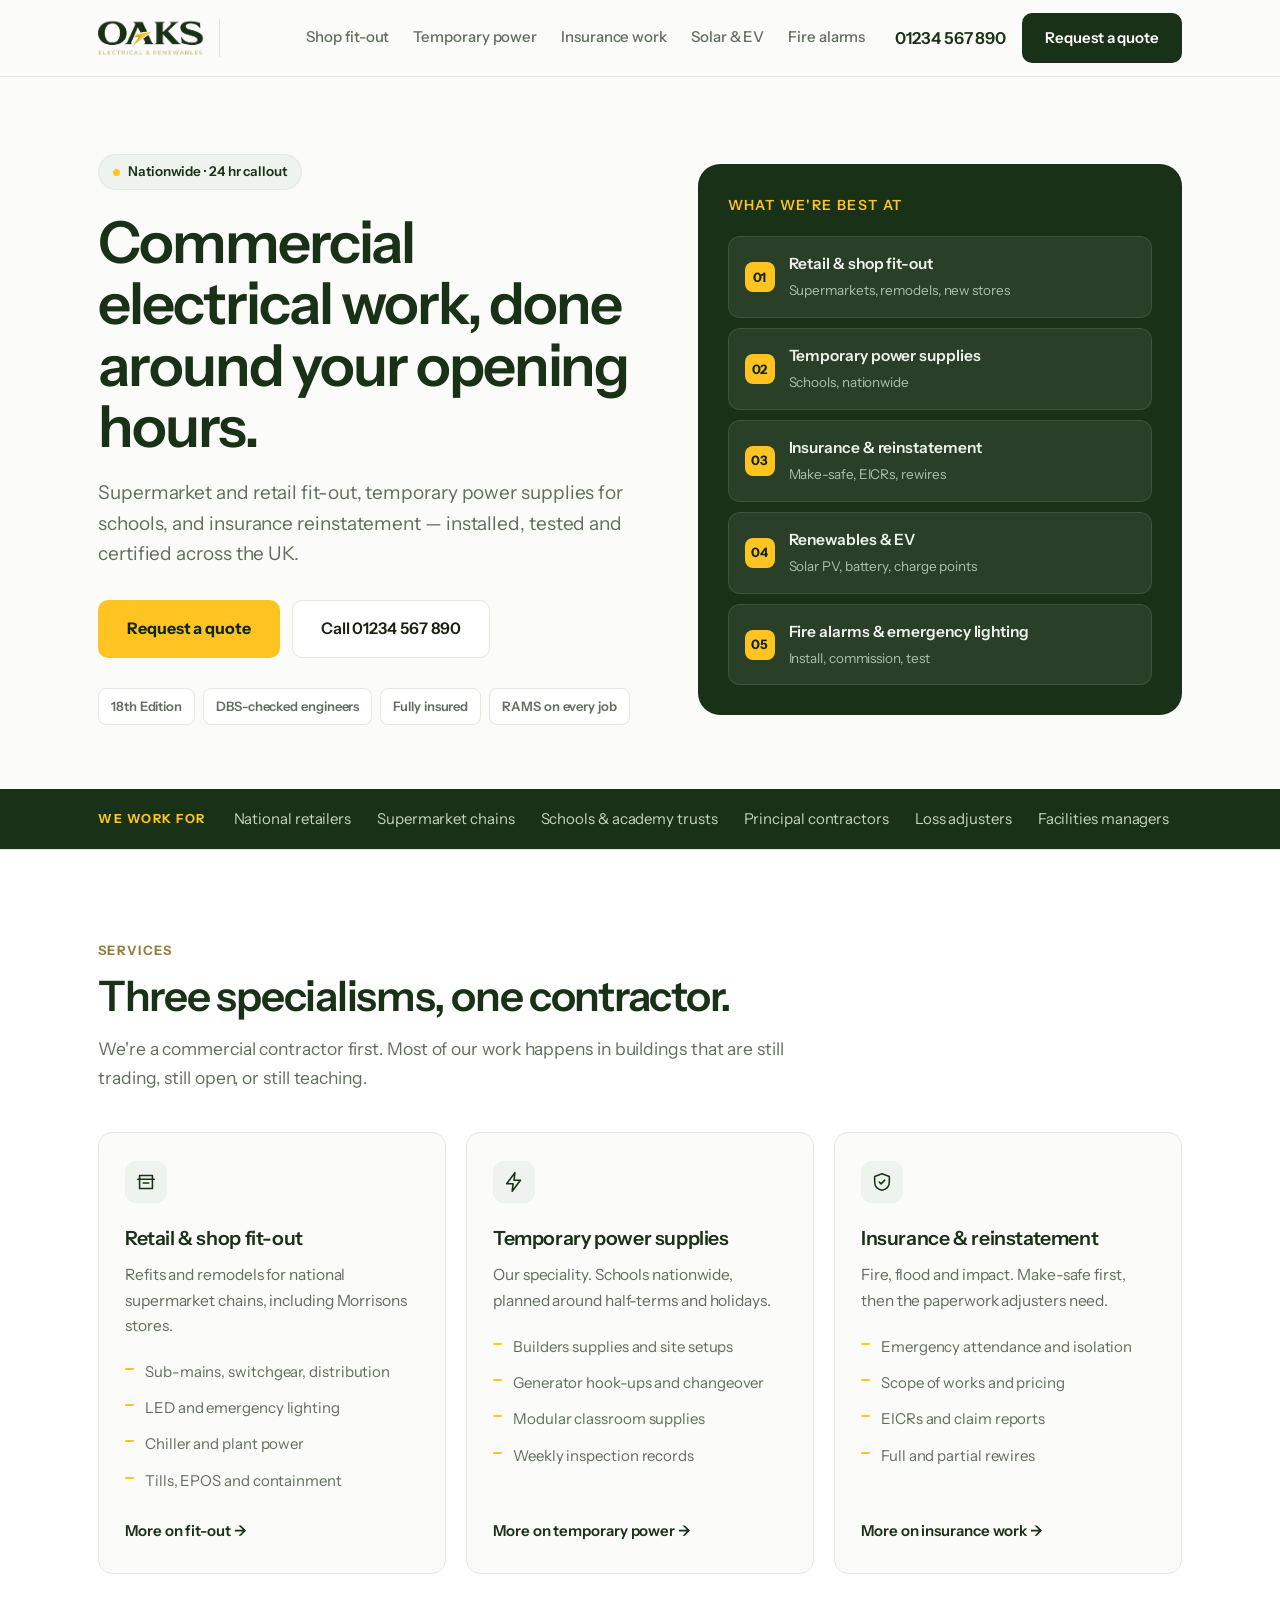
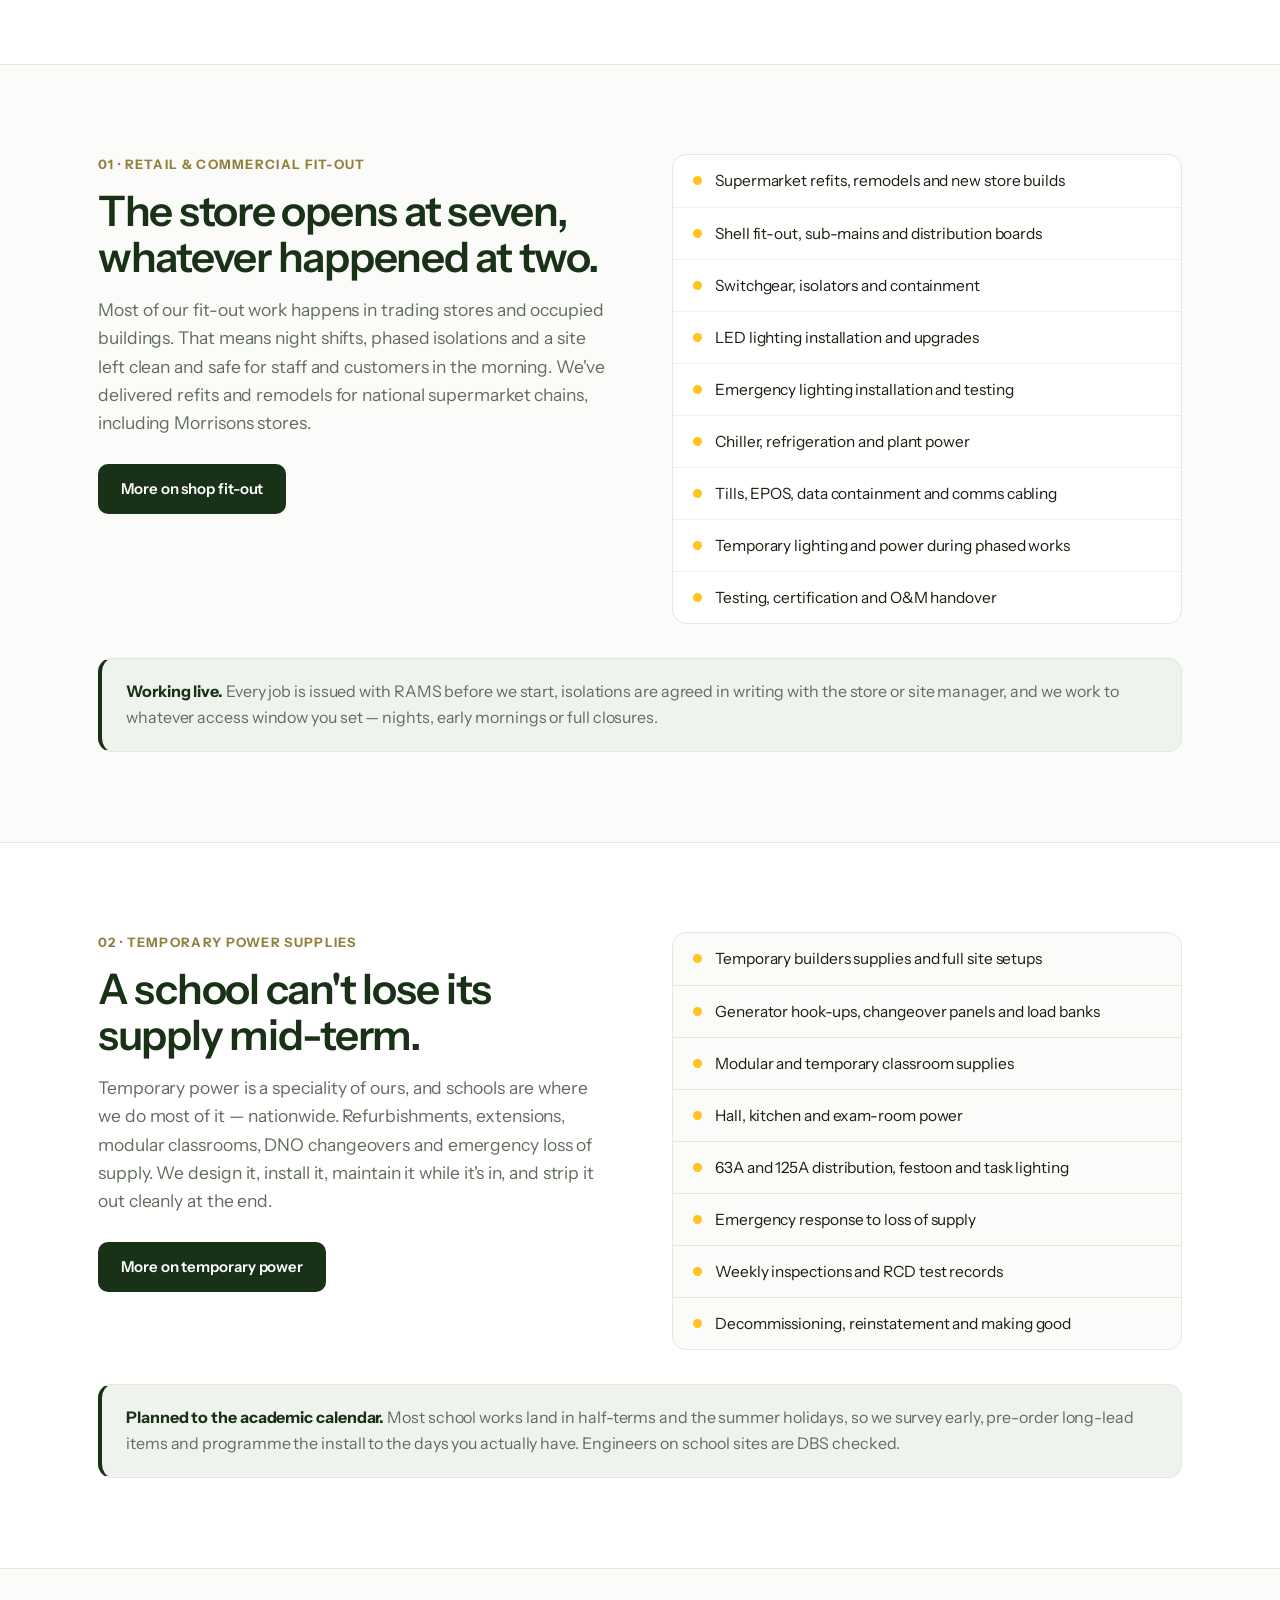
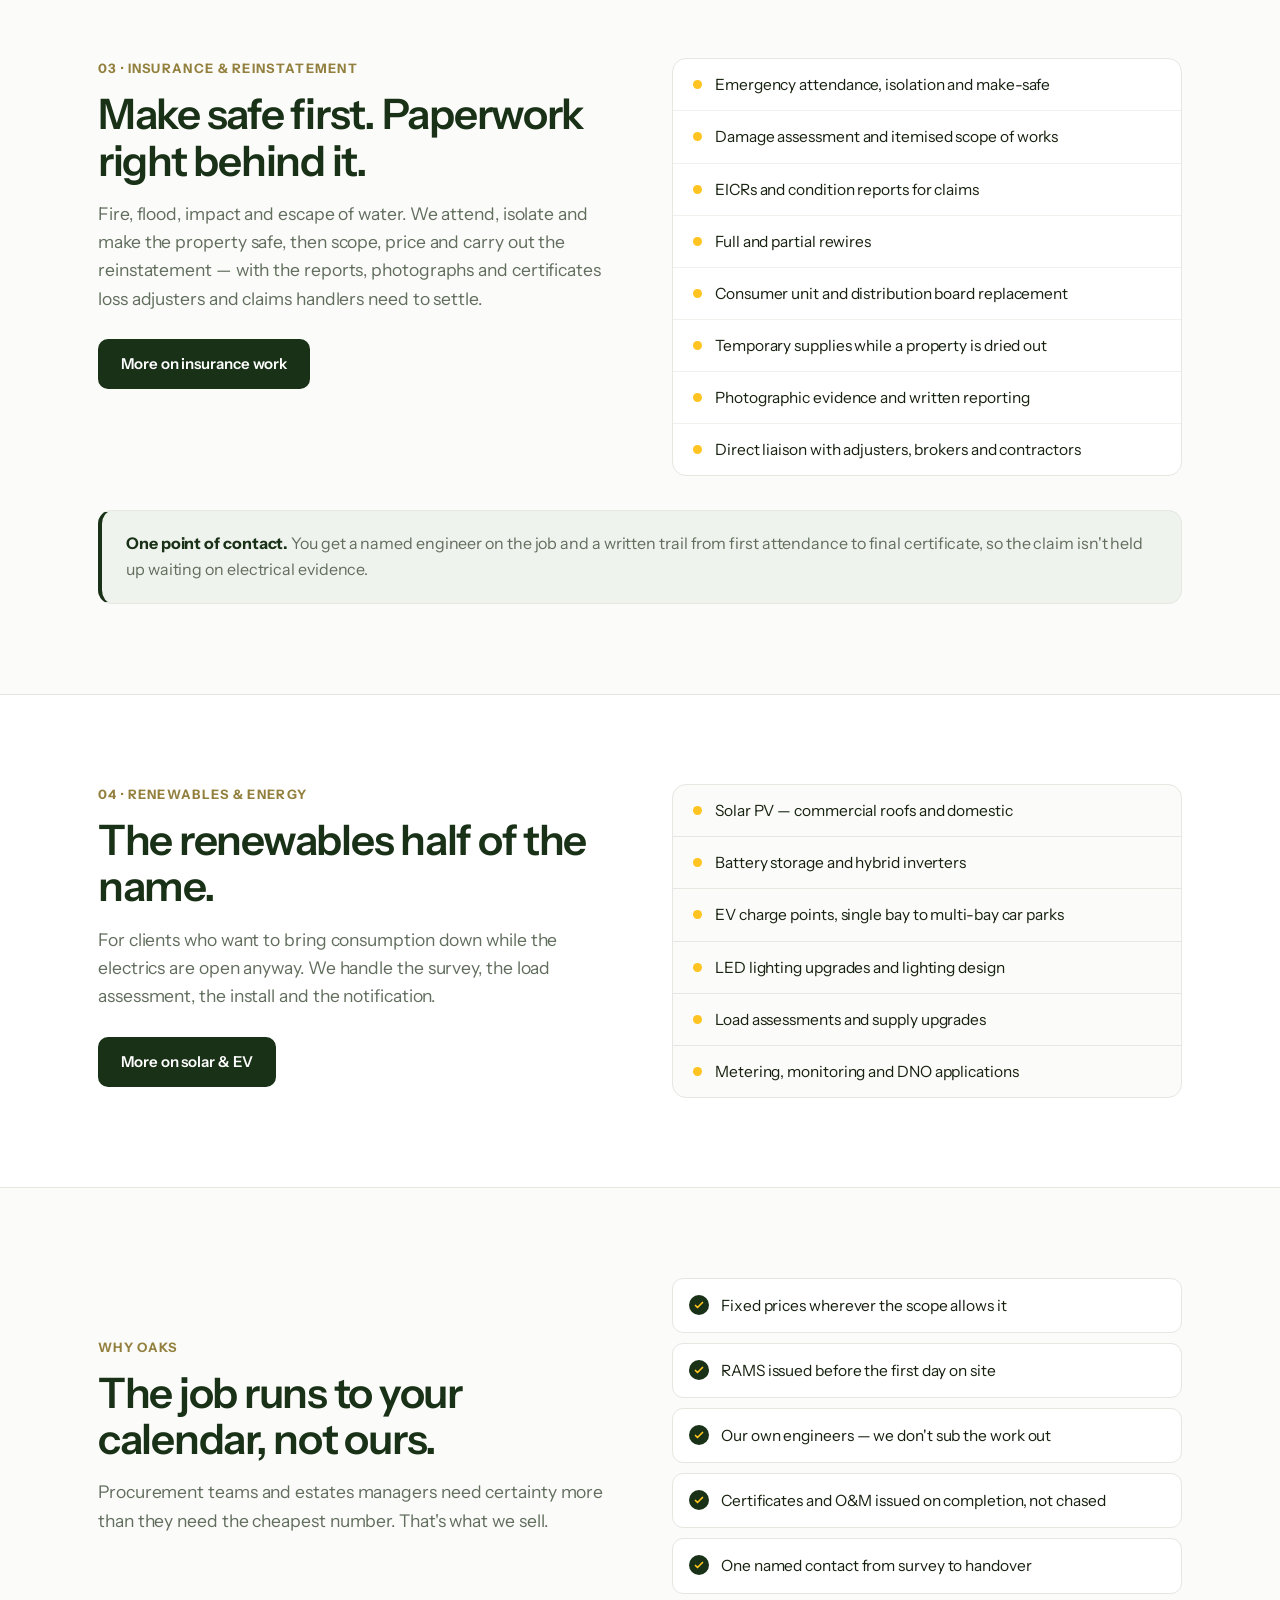
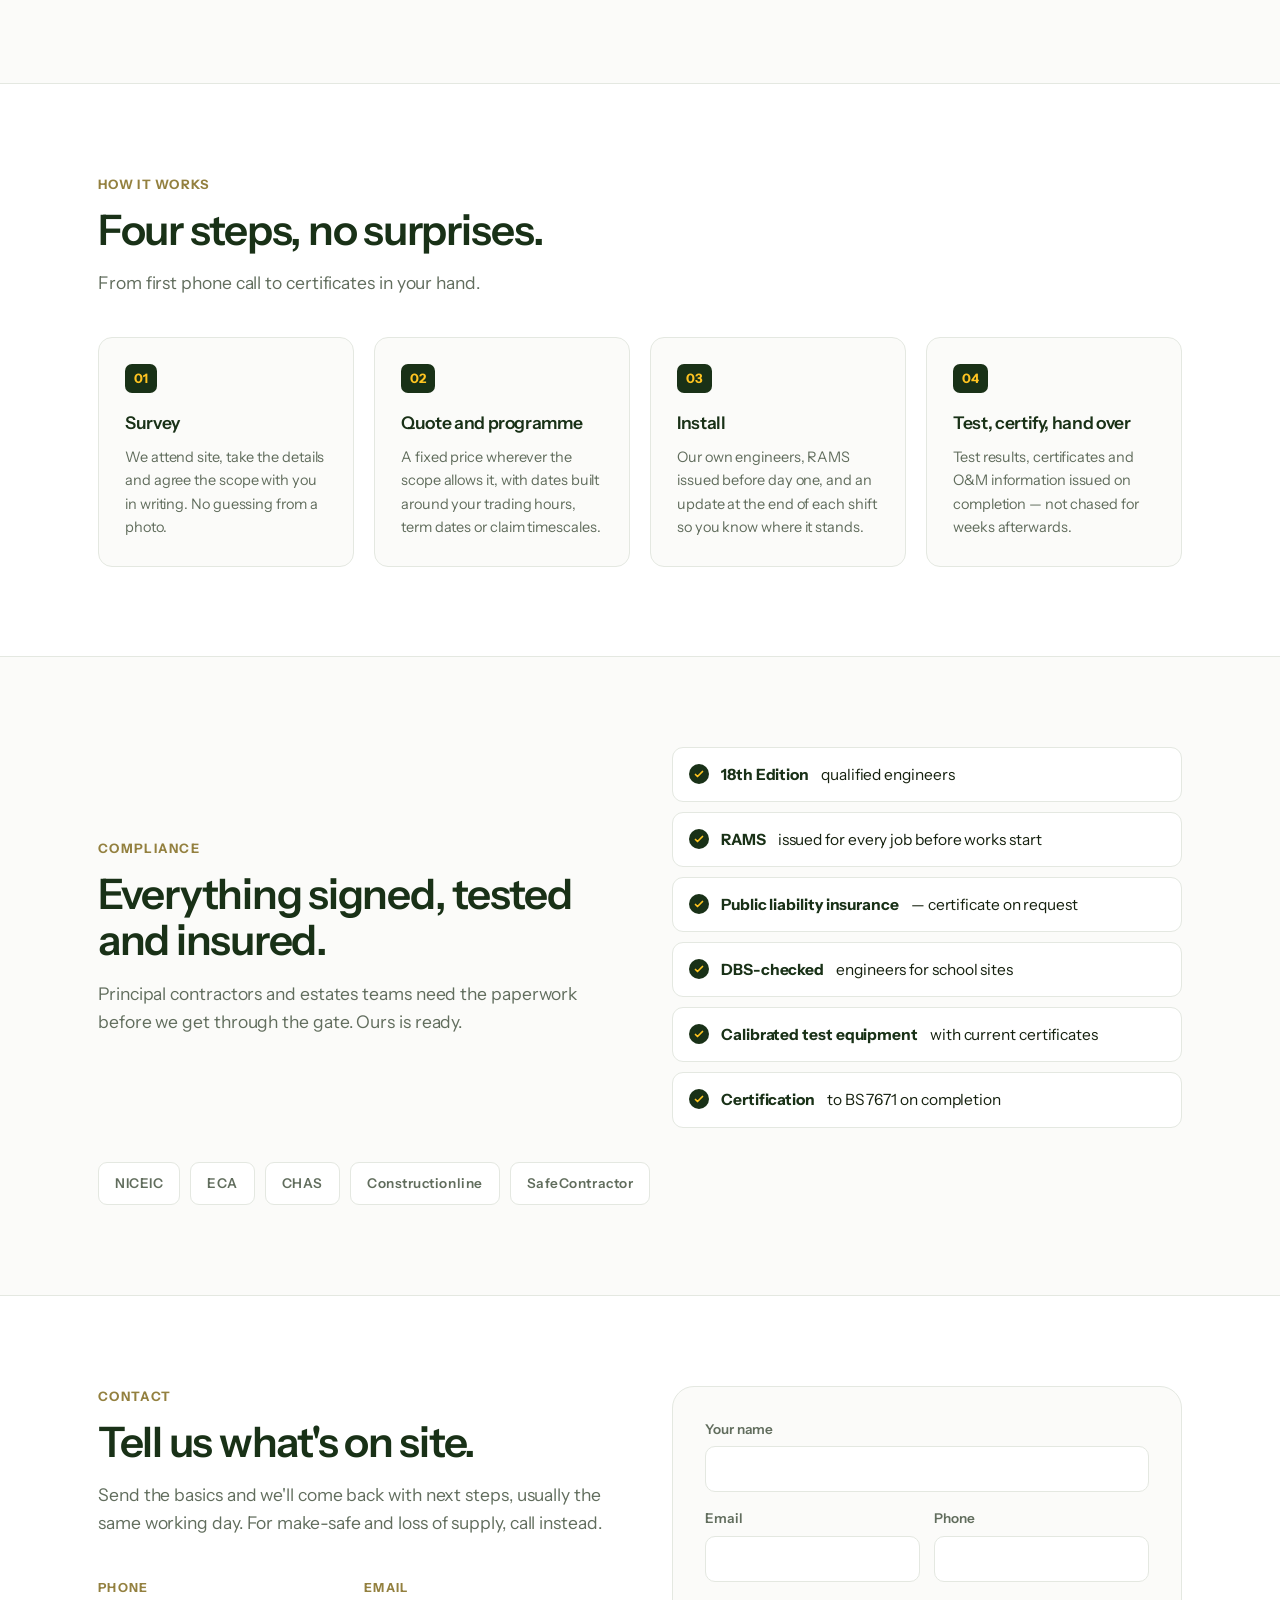
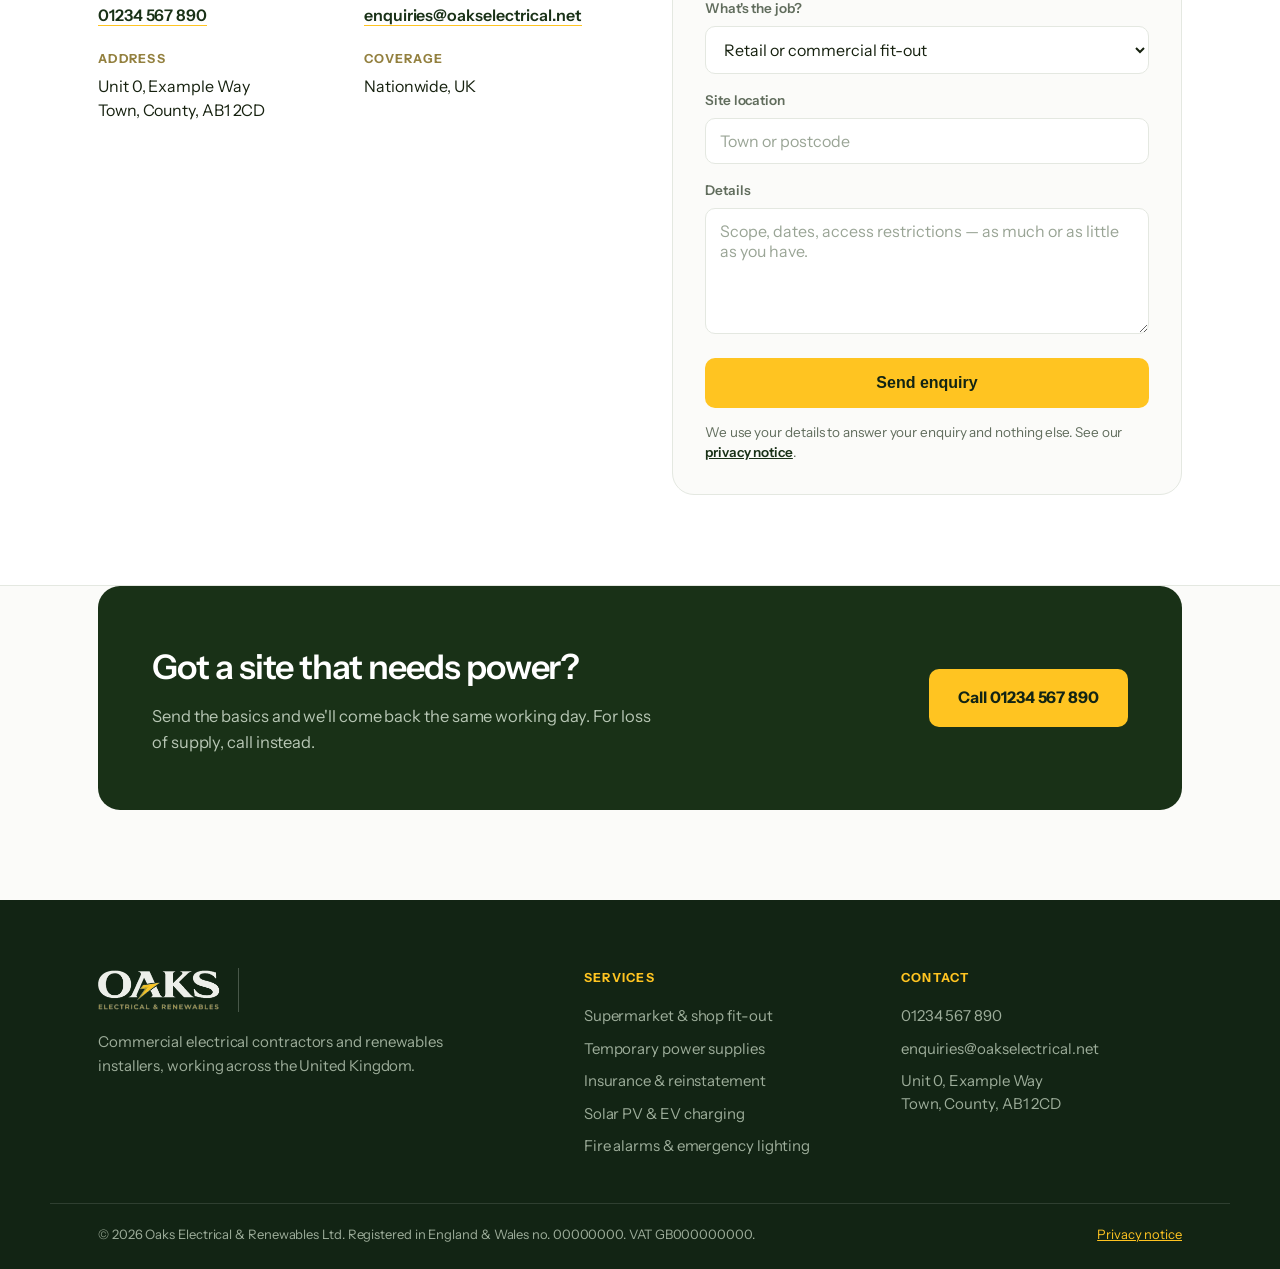
==== index.html @ 6ed45cf1 "Initial commit: Oaks Electrical & Renewables website" ====
<!DOCTYPE html>
<!--
  ==========================================================================
  OAKS ELECTRICAL & RENEWABLES  —  replace these before publishing:
  ==========================================================================
  "01234 567 890"                  phone (also in tel: links, no spaces there)
  "enquiries@oakselectrical.net"   email
  "Unit 0, Example Way"            address line 1
  "Town, County, AB1 2CD"          address line 2 / postcode
  "00000000"                       company registration number
  "GB000000000"                    VAT number
  "YOUR_FORM_ID"                   Formspree form ID in the contact form
  Accreditations section           delete any badge you don't actually hold
  ==========================================================================
-->
<html lang="en-GB">
<head>
<meta charset="utf-8">
<meta name="viewport" content="width=device-width, initial-scale=1">
<title>Oaks Electrical &amp; Renewables | Commercial Electrical Contractors UK</title>
<meta name="description" content="Nationwide commercial electrical contractors. Supermarket and retail fit-out, temporary power supplies for schools, insurance reinstatement, solar PV and EV charging.">
<link rel="canonical" href="https://oakselectrical.net/">
<meta property="og:title" content="Oaks Electrical &amp; Renewables">
<meta property="og:description" content="Commercial electrical contractors. Fit-out, temporary power and insurance reinstatement, nationwide.">
<meta property="og:type" content="website">
<meta property="og:url" content="https://oakselectrical.net/">
<meta property="og:image" content="https://oakselectrical.net/assets/oaks-logo.png">
<meta name="theme-color" content="#193117">
<link rel="icon" href="assets/favicon.svg" type="image/svg+xml">
<link rel="apple-touch-icon" href="assets/oaks-logo.png">
<link rel="preconnect" href="https://fonts.googleapis.com">
<link rel="preconnect" href="https://fonts.gstatic.com" crossorigin>
<link href="https://fonts.googleapis.com/css2?family=Instrument+Sans:wght@400;500;600;700&display=swap" rel="stylesheet">
<link rel="stylesheet" href="styles.css">
<script type="application/ld+json">
{
  "@context":"https://schema.org",
  "@type":"Electrician",
  "name":"Oaks Electrical & Renewables",
  "url":"https://oakselectrical.net/",
  "telephone":"01234 567 890",
  "email":"enquiries@oakselectrical.net",
  "areaServed":"United Kingdom",
  "address":{"@type":"PostalAddress","streetAddress":"Unit 0, Example Way","addressLocality":"Town","postalCode":"AB1 2CD","addressCountry":"GB"},
  "description":"Commercial electrical contractors specialising in retail fit-out, temporary power supplies for schools, insurance reinstatement and renewables."
}
</script>
</head>
<body>

<a class="skip" href="#main">Skip to content</a>

<header class="site-head">
  <div class="site-head__in">
    <a class="brand" href="/" aria-label="Oaks Electrical and Renewables, home">
      <img src="assets/oaks-logo.png" alt="Oaks Electrical &amp; Renewables" width="557" height="174">
    </a>
    <nav class="mainnav" aria-label="Main">
      <a href="supermarket-shop-fitout.html">Shop fit-out</a>
      <a href="temporary-power-supplies-schools.html">Temporary power</a>
      <a href="insurance-electrical-work.html">Insurance work</a>
      <a href="solar-pv-ev-charging.html">Solar &amp; EV</a>
      <a href="fire-alarms-emergency-lighting.html">Fire alarms</a>
    </nav>
    <div class="head-actions">
      <a class="telnum" href="tel:01234567890">01234 567 890</a>
      <a class="btn btn--green" href="#contact">Request a quote</a>
    </div>
    <button class="burger" aria-expanded="false" aria-controls="drawer" aria-label="Open menu">
      <span></span><span></span><span></span>
    </button>
  </div>
  <div class="drawer" id="drawer" hidden>
    <a href="supermarket-shop-fitout.html">Shop fit-out</a>
    <a href="temporary-power-supplies-schools.html">Temporary power</a>
    <a href="insurance-electrical-work.html">Insurance work</a>
    <a href="solar-pv-ev-charging.html">Solar &amp; EV</a>
    <a href="fire-alarms-emergency-lighting.html">Fire alarms</a>
    <a href="#process">How it works</a>
    <a href="#contact">Contact</a>
    <a class="drawer__call btn btn--yellow" href="tel:01234567890">Call 01234 567 890</a>
  </div>
</header>

<main id="main">

  <!-- ===================== HERO ===================== -->
  <section class="hero">
    <div class="wrap hero__grid">
      <div>
        <span class="tag"><i aria-hidden="true"></i>Nationwide &middot; 24 hr callout</span>
        <h1>Commercial electrical work, done around your opening hours.</h1>
        <p class="hero__lede">
          Supermarket and retail fit-out, temporary power supplies for schools, and
          insurance reinstatement — installed, tested and certified across the UK.
        </p>
        <div class="hero__btns">
          <a class="btn btn--yellow btn--lg" href="#contact">Request a quote</a>
          <a class="btn btn--outline btn--lg" href="tel:01234567890">Call 01234 567 890</a>
        </div>
        <div class="trustrow">
          <span>18th Edition</span>
          <span>DBS-checked engineers</span>
          <span>Fully insured</span>
          <span>RAMS on every job</span>
        </div>
      </div>

      <div class="panel">
        <h2>What we're best at</h2>
        <div class="panel__rows">
          <a class="prow" href="supermarket-shop-fitout.html">
            <b>01</b>
            <span><strong>Retail &amp; shop fit-out</strong><small>Supermarkets, remodels, new stores</small></span>
          </a>
          <a class="prow" href="temporary-power-supplies-schools.html">
            <b>02</b>
            <span><strong>Temporary power supplies</strong><small>Schools, nationwide</small></span>
          </a>
          <a class="prow" href="insurance-electrical-work.html">
            <b>03</b>
            <span><strong>Insurance &amp; reinstatement</strong><small>Make-safe, EICRs, rewires</small></span>
          </a>
          <a class="prow" href="solar-pv-ev-charging.html">
            <b>04</b>
            <span><strong>Renewables &amp; EV</strong><small>Solar PV, battery, charge points</small></span>
          </a>
          <a class="prow" href="fire-alarms-emergency-lighting.html">
            <b>05</b>
            <span><strong>Fire alarms &amp; emergency lighting</strong><small>Install, commission, test</small></span>
          </a>
        </div>
      </div>
    </div>
  </section>

  <!-- ===================== CLIENT STRIP ===================== -->
  <section class="clientstrip">
    <div class="wrap">
      <p>We work for</p>
      <ul>
        <li>National retailers</li>
        <li>Supermarket chains</li>
        <li>Schools &amp; academy trusts</li>
        <li>Principal contractors</li>
        <li>Loss adjusters</li>
        <li>Facilities managers</li>
      </ul>
    </div>
  </section>

  <!-- ===================== SERVICES OVERVIEW ===================== -->
  <section class="sec sec--white">
    <div class="wrap">
      <p class="eyebrow">Services</p>
      <h2 class="h2">Three specialisms, one contractor.</h2>
      <p class="sub">
        We're a commercial contractor first. Most of our work happens in buildings that
        are still trading, still open, or still teaching.
      </p>
      <div class="cards">
        <div class="card">
          <i class="ico" aria-hidden="true">
            <svg viewBox="0 0 24 24" fill="none" stroke="currentColor" stroke-width="1.7" stroke-linecap="round" stroke-linejoin="round">
              <path d="M3 9h18M5 9V5h14v4M5 9v10h14V9M9 13h6"/>
            </svg>
          </i>
          <h3>Retail &amp; shop fit-out</h3>
          <p>Refits and remodels for national supermarket chains, including Morrisons stores.</p>
          <ul>
            <li>Sub-mains, switchgear, distribution</li>
            <li>LED and emergency lighting</li>
            <li>Chiller and plant power</li>
            <li>Tills, EPOS and containment</li>
          </ul>
          <a class="cardlink" href="supermarket-shop-fitout.html">More on fit-out <span aria-hidden="true">→</span></a>
        </div>

        <div class="card">
          <i class="ico" aria-hidden="true">
            <svg viewBox="0 0 24 24" fill="none" stroke="currentColor" stroke-width="1.7" stroke-linecap="round" stroke-linejoin="round">
              <path d="M13 2 4 14h7l-1 8 9-12h-7l1-8Z"/>
            </svg>
          </i>
          <h3>Temporary power supplies</h3>
          <p>Our speciality. Schools nationwide, planned around half-terms and holidays.</p>
          <ul>
            <li>Builders supplies and site setups</li>
            <li>Generator hook-ups and changeover</li>
            <li>Modular classroom supplies</li>
            <li>Weekly inspection records</li>
          </ul>
          <a class="cardlink" href="temporary-power-supplies-schools.html">More on temporary power <span aria-hidden="true">→</span></a>
        </div>

        <div class="card">
          <i class="ico" aria-hidden="true">
            <svg viewBox="0 0 24 24" fill="none" stroke="currentColor" stroke-width="1.7" stroke-linecap="round" stroke-linejoin="round">
              <path d="M12 3 4 6v6c0 5 3.5 8 8 9 4.5-1 8-4 8-9V6l-8-3Z"/><path d="m9 12 2 2 4-4"/>
            </svg>
          </i>
          <h3>Insurance &amp; reinstatement</h3>
          <p>Fire, flood and impact. Make-safe first, then the paperwork adjusters need.</p>
          <ul>
            <li>Emergency attendance and isolation</li>
            <li>Scope of works and pricing</li>
            <li>EICRs and claim reports</li>
            <li>Full and partial rewires</li>
          </ul>
          <a class="cardlink" href="insurance-electrical-work.html">More on insurance work <span aria-hidden="true">→</span></a>
        </div>
      </div>
    </div>
  </section>

  <!-- ===================== FIT-OUT ===================== -->
  <section class="sec" id="fitout">
    <div class="wrap detail">
      <div class="detail__head">
        <p class="eyebrow">01 &middot; Retail &amp; commercial fit-out</p>
        <h2 class="h2">The store opens at seven, whatever happened at two.</h2>
        <p class="sub">
          Most of our fit-out work happens in trading stores and occupied buildings.
          That means night shifts, phased isolations and a site left clean and safe for
          staff and customers in the morning. We've delivered refits and remodels for
          national supermarket chains, including Morrisons stores.
        </p>
        <a class="btn btn--green" href="supermarket-shop-fitout.html">More on shop fit-out</a>
      </div>
      <ul class="speclist">
        <li>Supermarket refits, remodels and new store builds</li>
        <li>Shell fit-out, sub-mains and distribution boards</li>
        <li>Switchgear, isolators and containment</li>
        <li>LED lighting installation and upgrades</li>
        <li>Emergency lighting installation and testing</li>
        <li>Chiller, refrigeration and plant power</li>
        <li>Tills, EPOS, data containment and comms cabling</li>
        <li>Temporary lighting and power during phased works</li>
        <li>Testing, certification and O&amp;M handover</li>
      </ul>
    </div>
    <div class="wrap">
      <p class="callout">
        <strong>Working live.</strong> Every job is issued with RAMS before we start,
        isolations are agreed in writing with the store or site manager, and we work to
        whatever access window you set — nights, early mornings or full closures.
      </p>
    </div>
  </section>

  <!-- ===================== TEMPORARY POWER ===================== -->
  <section class="sec sec--white" id="temporary">
    <div class="wrap detail">
      <div class="detail__head">
        <p class="eyebrow">02 &middot; Temporary power supplies</p>
        <h2 class="h2">A school can't lose its supply mid-term.</h2>
        <p class="sub">
          Temporary power is a speciality of ours, and schools are where we do most of
          it — nationwide. Refurbishments, extensions, modular classrooms, DNO changeovers
          and emergency loss of supply. We design it, install it, maintain it while it's
          in, and strip it out cleanly at the end.
        </p>
        <a class="btn btn--green" href="temporary-power-supplies-schools.html">More on temporary power</a>
      </div>
      <ul class="speclist">
        <li>Temporary builders supplies and full site setups</li>
        <li>Generator hook-ups, changeover panels and load banks</li>
        <li>Modular and temporary classroom supplies</li>
        <li>Hall, kitchen and exam-room power</li>
        <li>63A and 125A distribution, festoon and task lighting</li>
        <li>Emergency response to loss of supply</li>
        <li>Weekly inspections and RCD test records</li>
        <li>Decommissioning, reinstatement and making good</li>
      </ul>
    </div>
    <div class="wrap">
      <p class="callout">
        <strong>Planned to the academic calendar.</strong> Most school works land in
        half-terms and the summer holidays, so we survey early, pre-order long-lead items
        and programme the install to the days you actually have. Engineers on school
        sites are DBS checked.
      </p>
    </div>
  </section>

  <!-- ===================== INSURANCE ===================== -->
  <section class="sec" id="insurance">
    <div class="wrap detail">
      <div class="detail__head">
        <p class="eyebrow">03 &middot; Insurance &amp; reinstatement</p>
        <h2 class="h2">Make safe first. Paperwork right behind it.</h2>
        <p class="sub">
          Fire, flood, impact and escape of water. We attend, isolate and make the
          property safe, then scope, price and carry out the reinstatement — with the
          reports, photographs and certificates loss adjusters and claims handlers need
          to settle.
        </p>
        <a class="btn btn--green" href="insurance-electrical-work.html">More on insurance work</a>
      </div>
      <ul class="speclist">
        <li>Emergency attendance, isolation and make-safe</li>
        <li>Damage assessment and itemised scope of works</li>
        <li>EICRs and condition reports for claims</li>
        <li>Full and partial rewires</li>
        <li>Consumer unit and distribution board replacement</li>
        <li>Temporary supplies while a property is dried out</li>
        <li>Photographic evidence and written reporting</li>
        <li>Direct liaison with adjusters, brokers and contractors</li>
      </ul>
    </div>
    <div class="wrap">
      <p class="callout">
        <strong>One point of contact.</strong> You get a named engineer on the job and a
        written trail from first attendance to final certificate, so the claim isn't held
        up waiting on electrical evidence.
      </p>
    </div>
  </section>

  <!-- ===================== RENEWABLES ===================== -->
  <section class="sec sec--white" id="renewables">
    <div class="wrap detail">
      <div class="detail__head">
        <p class="eyebrow">04 &middot; Renewables &amp; energy</p>
        <h2 class="h2">The renewables half of the name.</h2>
        <p class="sub">
          For clients who want to bring consumption down while the electrics are open
          anyway. We handle the survey, the load assessment, the install and the
          notification.
        </p>
        <a class="btn btn--green" href="solar-pv-ev-charging.html">More on solar &amp; EV</a>
      </div>
      <ul class="speclist">
        <li>Solar PV — commercial roofs and domestic</li>
        <li>Battery storage and hybrid inverters</li>
        <li>EV charge points, single bay to multi-bay car parks</li>
        <li>LED lighting upgrades and lighting design</li>
        <li>Load assessments and supply upgrades</li>
        <li>Metering, monitoring and DNO applications</li>
      </ul>
    </div>
  </section>

  <!-- ===================== WHY US ===================== -->
  <section class="sec">
    <div class="wrap why">
      <div>
        <p class="eyebrow">Why Oaks</p>
        <h2 class="h2">The job runs to your calendar, not ours.</h2>
        <p class="sub" style="margin-bottom:0">
          Procurement teams and estates managers need certainty more than they need the
          cheapest number. That's what we sell.
        </p>
      </div>
      <ul class="checks">
        <li>Fixed prices wherever the scope allows it</li>
        <li>RAMS issued before the first day on site</li>
        <li>Our own engineers — we don't sub the work out</li>
        <li>Certificates and O&amp;M issued on completion, not chased</li>
        <li>One named contact from survey to handover</li>
      </ul>
    </div>
  </section>

  <!-- ===================== PROCESS ===================== -->
  <section class="sec sec--white" id="process">
    <div class="wrap">
      <p class="eyebrow">How it works</p>
      <h2 class="h2">Four steps, no surprises.</h2>
      <p class="sub">From first phone call to certificates in your hand.</p>
      <ol class="steps">
        <li><b>01</b><h3>Survey</h3><p>We attend site, take the details and agree the scope with you in writing. No guessing from a photo.</p></li>
        <li><b>02</b><h3>Quote and programme</h3><p>A fixed price wherever the scope allows it, with dates built around your trading hours, term dates or claim timescales.</p></li>
        <li><b>03</b><h3>Install</h3><p>Our own engineers, RAMS issued before day one, and an update at the end of each shift so you know where it stands.</p></li>
        <li><b>04</b><h3>Test, certify, hand over</h3><p>Test results, certificates and O&amp;M information issued on completion — not chased for weeks afterwards.</p></li>
      </ol>
    </div>
  </section>

  <!-- ===================== COMPLIANCE ===================== -->
  <section class="sec" id="compliance">
    <div class="wrap why">
      <div>
        <p class="eyebrow">Compliance</p>
        <h2 class="h2">Everything signed, tested and insured.</h2>
        <p class="sub" style="margin-bottom:0">
          Principal contractors and estates teams need the paperwork before we get
          through the gate. Ours is ready.
        </p>
      </div>
      <ul class="checks">
        <li><strong>18th Edition</strong> qualified engineers</li>
        <li><strong>RAMS</strong> issued for every job before works start</li>
        <li><strong>Public liability insurance</strong> — certificate on request</li>
        <li><strong>DBS-checked</strong> engineers for school sites</li>
        <li><strong>Calibrated test equipment</strong> with current certificates</li>
        <li><strong>Certification</strong> to BS 7671 on completion</li>
      </ul>
    </div>
    <!-- CONFIRM WHICH OF THESE YOU HOLD, THEN DELETE THE REST -->
    <div class="wrap">
      <ul class="badges" aria-label="Accreditations">
        <li>NICEIC</li><li>ECA</li><li>CHAS</li><li>Constructionline</li><li>SafeContractor</li>
      </ul>
    </div>
  </section>

  <!-- ===================== CONTACT ===================== -->
  <section class="sec sec--white" id="contact">
    <div class="wrap contact">
      <div>
        <p class="eyebrow">Contact</p>
        <h2 class="h2">Tell us what's on site.</h2>
        <p class="sub">
          Send the basics and we'll come back with next steps, usually the same working
          day. For make-safe and loss of supply, call instead.
        </p>
        <dl class="cdetails">
          <div><dt>Phone</dt><dd><a href="tel:01234567890">01234 567 890</a></dd></div>
          <div><dt>Email</dt><dd><a href="mailto:enquiries@oakselectrical.net">enquiries@oakselectrical.net</a></dd></div>
          <div><dt>Address</dt><dd>Unit 0, Example Way<br>Town, County, AB1 2CD</dd></div>
          <div><dt>Coverage</dt><dd>Nationwide, UK</dd></div>
        </dl>
      </div>

      <form class="form" action="https://formspree.io/f/YOUR_FORM_ID" method="POST">
        <div class="field">
          <label for="name">Your name</label>
          <input id="name" name="name" type="text" autocomplete="name" required>
        </div>
        <div class="field field--2">
          <div><label for="email">Email</label><input id="email" name="email" type="email" autocomplete="email" required></div>
          <div><label for="phone">Phone</label><input id="phone" name="phone" type="tel" autocomplete="tel"></div>
        </div>
        <div class="field">
          <label for="type">What's the job?</label>
          <select id="type" name="job_type">
            <option>Retail or commercial fit-out</option>
            <option>Temporary power supply</option>
            <option>Insurance or reinstatement work</option>
            <option>Solar, battery or EV charging</option>
            <option>Something else</option>
          </select>
        </div>
        <div class="field">
          <label for="site">Site location</label>
          <input id="site" name="site" type="text" placeholder="Town or postcode">
        </div>
        <div class="field">
          <label for="message">Details</label>
          <textarea id="message" name="message" rows="5" placeholder="Scope, dates, access restrictions — as much or as little as you have."></textarea>
        </div>
        <button class="btn btn--yellow btn--full" type="submit">Send enquiry</button>
        <p class="formnote">We use your details to answer your enquiry and nothing else. See our <a href="privacy.html">privacy notice</a>.</p>
      </form>
    </div>
  </section>

  <!-- ===================== CTA BAND ===================== -->
  <section class="sec sec--flush">
    <div class="wrap">
      <div class="ctaband">
        <div>
          <h2>Got a site that needs power?</h2>
          <p>Send the basics and we'll come back the same working day. For loss of supply, call instead.</p>
        </div>
        <a class="btn btn--yellow btn--lg" href="tel:01234567890">Call 01234 567 890</a>
      </div>
    </div>
  </section>

</main>

<footer class="site-foot">
  <div class="wrap foot__grid">
    <div>
      <img src="assets/oaks-logo-reversed.png" alt="Oaks Electrical &amp; Renewables" width="557" height="174">
      <p>Commercial electrical contractors and renewables installers, working across the United Kingdom.</p>
    </div>
    <div class="foot__col">
      <h2>Services</h2>
      <a href="supermarket-shop-fitout.html">Supermarket &amp; shop fit-out</a>
      <a href="temporary-power-supplies-schools.html">Temporary power supplies</a>
      <a href="insurance-electrical-work.html">Insurance &amp; reinstatement</a>
      <a href="solar-pv-ev-charging.html">Solar PV &amp; EV charging</a>
      <a href="fire-alarms-emergency-lighting.html">Fire alarms &amp; emergency lighting</a>
    </div>
    <div class="foot__col">
      <h2>Contact</h2>
      <a href="tel:01234567890">01234 567 890</a>
      <a href="mailto:enquiries@oakselectrical.net">enquiries@oakselectrical.net</a>
      <span>Unit 0, Example Way<br>Town, County, AB1 2CD</span>
    </div>
  </div>
  <div class="wrap foot__legal">
    <p>&copy; <span data-year>2026</span> Oaks Electrical &amp; Renewables Ltd. Registered in England &amp; Wales no. 00000000. VAT GB000000000.</p>
    <p><a href="privacy.html">Privacy notice</a></p>
  </div>
</footer>

<script src="script.js"></script>
</body>
</html>
---- styles.css ----
/* ==========================================================================
   Oaks Electrical & Renewables
   Colours sampled from the logo: green #193117, brass #93803F, bolt #FFC421
   ========================================================================== */

:root{
  --green:#193117;
  --green-d:#122414;
  --green-l:#2A4726;
  --green-t:#EDF2EC;
  --brass:#93803F;
  --live:#FFC421;

  --bg:#FBFBF9;
  --card:#FFFFFF;
  --line:#E4E8E1;
  --line-2:#EEF1EC;
  --ink:#16210F;
  --muted:#616D5D;
  --muted-rev:#9DAD9A;

  --f:"Instrument Sans",system-ui,-apple-system,"Segoe UI",sans-serif;
  --wrap:1180px;
  --gut:clamp(20px,5vw,48px);
  --sec-y:clamp(56px,7vw,96px);
  --r:14px;
  --r-lg:22px;
}

*,*::before,*::after{box-sizing:border-box}

html{scroll-behavior:smooth;scroll-padding-top:88px;-webkit-text-size-adjust:100%}

body{
  margin:0;background:var(--bg);color:var(--ink);
  font-family:var(--f);font-size:16.5px;line-height:1.62;letter-spacing:-.005em;
  -webkit-font-smoothing:antialiased;
}

img{display:block;max-width:100%;height:auto}
a{color:inherit}
:focus-visible{outline:3px solid var(--live);outline-offset:3px}

.skip{position:absolute;left:-9999px;top:0;z-index:200;background:var(--live);color:var(--green-d);padding:12px 18px;font-weight:600}
.skip:focus{left:0}

.wrap{max-width:var(--wrap);margin-inline:auto;padding-inline:var(--gut)}

/* -------------------------------------------------------------- type ---- */

.h2{
  font-size:clamp(28px,3.4vw,42px);line-height:1.1;letter-spacing:-.03em;
  font-weight:600;margin:0 0 16px;color:var(--green);
}
.eyebrow{
  font-size:13px;font-weight:700;letter-spacing:.1em;text-transform:uppercase;
  color:var(--brass);margin:0 0 12px;
}
.sub{font-size:17.5px;color:var(--muted);max-width:58ch;margin:0 0 40px}

/* ----------------------------------------------------------- buttons ---- */

.btn{
  display:inline-flex;align-items:center;justify-content:center;
  text-decoration:none;font-weight:600;font-size:15px;
  padding:12px 22px;border-radius:10px;border:1px solid transparent;
  cursor:pointer;transition:background .18s ease,border-color .18s ease,transform .18s ease;
}
.btn:hover{transform:translateY(-1px)}
.btn--green{background:var(--green);color:#fff}
.btn--green:hover{background:var(--green-d)}
.btn--yellow{background:var(--live);color:var(--green-d);font-weight:700}
.btn--yellow:hover{background:#FFD457}
.btn--outline{background:#fff;border-color:var(--line);color:var(--ink)}
.btn--outline:hover{border-color:var(--green);}
.btn--lg{padding:15px 28px;font-size:16px}
.btn--full{width:100%;padding:15px 28px;font-size:16px}

/* ------------------------------------------------------------- head ---- */

.site-head{
  position:sticky;top:0;z-index:60;
  background:rgba(251,251,249,.93);backdrop-filter:blur(10px);
  border-bottom:1px solid var(--line);
}
.site-head__in{
  display:flex;align-items:center;gap:30px;
  max-width:var(--wrap);margin-inline:auto;padding:13px var(--gut);
}
.brand img{height:38px;width:auto}

.mainnav{display:flex;gap:24px;margin-left:auto;font-size:15px;font-weight:500;color:var(--muted)}
.mainnav a{text-decoration:none;padding:2px 0;border-bottom:2px solid transparent}
.mainnav a:hover{color:var(--green);border-bottom-color:var(--live)}

.head-actions{display:flex;align-items:center;gap:16px}
.telnum{font-weight:600;text-decoration:none;white-space:nowrap;color:var(--green)}
.telnum:hover{color:var(--brass)}

.burger{display:none;background:none;border:0;padding:10px;cursor:pointer;margin-left:auto}
.burger span{display:block;width:24px;height:2px;background:var(--green);margin:5px 0;border-radius:2px}

.drawer{display:none;flex-direction:column;padding:6px var(--gut) 22px;border-top:1px solid var(--line);background:var(--bg)}
.drawer a{text-decoration:none;padding:14px 2px;border-bottom:1px solid var(--line);font-weight:500}
.drawer__call{margin-top:16px;border-bottom:0;justify-content:center}

/* -------------------------------------------------------------- hero ---- */

.hero{padding:clamp(48px,6vw,88px) 0 clamp(40px,5vw,64px)}
.hero__grid{display:grid;grid-template-columns:1.05fr .95fr;gap:clamp(28px,5vw,64px);align-items:center}

.tag{
  display:inline-flex;align-items:center;gap:8px;
  background:#EFF3ED;border:1px solid var(--line);color:var(--green);
  border-radius:999px;padding:6px 14px;font-size:13.5px;font-weight:600;margin-bottom:22px;
}
.tag i{width:7px;height:7px;border-radius:50%;background:var(--live);display:block;flex:none}

h1{
  font-size:clamp(34px,5vw,58px);line-height:1.06;letter-spacing:-.035em;
  font-weight:600;margin:0 0 20px;color:var(--green);
}
.hero__lede{font-size:19px;color:var(--muted);max-width:50ch;margin:0 0 30px}
.hero__btns{display:flex;gap:12px;flex-wrap:wrap;margin-bottom:30px}

.trustrow{display:flex;flex-wrap:wrap;gap:8px}
.trustrow span{
  font-size:13px;font-weight:600;color:var(--muted);
  background:#fff;border:1px solid var(--line);border-radius:8px;padding:7px 12px;
}

.panel{background:var(--green);border-radius:var(--r-lg);padding:30px;color:var(--green-t)}
.panel h2{
  font-size:14px;letter-spacing:.1em;text-transform:uppercase;color:var(--live);
  margin:0 0 20px;font-weight:600;
}
.panel__rows{display:grid;gap:10px}
.prow{
  display:flex;align-items:center;gap:14px;text-decoration:none;color:inherit;
  background:rgba(255,255,255,.07);border:1px solid rgba(255,255,255,.1);
  border-radius:12px;padding:14px 16px;
  transition:background .18s ease,border-color .18s ease,transform .18s ease;
}
.prow:hover{background:rgba(255,196,33,.14);border-color:rgba(255,196,33,.4);transform:translateX(3px)}
.prow b{
  width:30px;height:30px;border-radius:8px;background:var(--live);color:var(--green-d);
  display:grid;place-items:center;font-size:13px;font-weight:700;flex:none;
}
.prow span{min-width:0}
.prow strong{display:block;font-size:15.5px;font-weight:600}
.prow small{color:#AFBFAC;font-size:13.5px}

/* ------------------------------------------------------ client strip ---- */

.clientstrip{background:var(--green);color:var(--green-t);padding:18px 0}
.clientstrip .wrap{display:flex;align-items:center;gap:12px 28px;flex-wrap:wrap}
.clientstrip p{
  margin:0;font-size:12.5px;font-weight:700;letter-spacing:.12em;text-transform:uppercase;
  color:var(--live);flex:none;
}
.clientstrip ul{list-style:none;display:flex;flex-wrap:wrap;gap:8px 26px;margin:0;padding:0;font-size:15px;color:#C6D2C3}

/* ---------------------------------------------------------- sections ---- */

.sec{padding:var(--sec-y) 0}
.sec--white{background:var(--card);border-block:1px solid var(--line)}
.sec--flush{padding-top:0}

/* ------------------------------------------------------------- cards ---- */

.cards{display:grid;grid-template-columns:repeat(3,1fr);gap:20px}
.card{
  background:var(--card);border:1px solid var(--line);border-radius:var(--r);
  padding:28px 26px 30px;display:flex;flex-direction:column;
  transition:box-shadow .2s ease,transform .2s ease;
}
.sec--white .card{background:var(--bg)}
.card:hover{box-shadow:0 16px 36px -20px rgba(25,49,23,.4);transform:translateY(-3px)}
.ico{
  width:42px;height:42px;border-radius:11px;background:#EFF3ED;color:var(--green);
  display:grid;place-items:center;margin-bottom:20px;
}
.ico svg{width:22px;height:22px}
.card h3{font-size:19.5px;font-weight:600;margin:0 0 8px;letter-spacing:-.02em;color:var(--green)}
.card>p{margin:0 0 16px;color:var(--muted);font-size:15.5px}
.card ul{margin:0 0 20px;padding:0;list-style:none;font-size:15px;color:var(--muted)}
.card li{padding:6px 0 6px 20px;position:relative}
.card li::before{content:"";position:absolute;left:0;top:14px;width:9px;height:2px;background:var(--live);border-radius:2px}
.cardlink{margin-top:auto;text-decoration:none;font-weight:600;font-size:15px;color:var(--green)}
.cardlink:hover{color:var(--brass)}

/* ------------------------------------------------- service detail ------- */

.detail{display:grid;grid-template-columns:1fr 1fr;gap:clamp(28px,5vw,64px);align-items:start}
.detail__head .sub{margin-bottom:26px}

.speclist{
  list-style:none;margin:0;padding:0;
  background:var(--card);border:1px solid var(--line);border-radius:var(--r);overflow:hidden;
}
.sec--white .speclist{background:var(--bg)}
.speclist li{
  padding:13px 20px 13px 42px;position:relative;font-size:15.5px;
  border-bottom:1px solid var(--line-2);
}
.sec--white .speclist li{border-bottom-color:var(--line)}
.speclist li:last-child{border-bottom:0}
.speclist li::before{
  content:"";position:absolute;left:20px;top:21px;width:9px;height:9px;
  border-radius:50%;background:var(--live);
}

.callout{
  margin:34px 0 0;background:#EFF3ED;border:1px solid var(--line);border-left:4px solid var(--green);
  border-radius:var(--r);padding:20px 24px;font-size:16px;color:var(--muted);
}
.callout strong{color:var(--green);font-weight:700}

/* ------------------------------------------------------------- why ------ */

.why{display:grid;grid-template-columns:1fr 1fr;gap:clamp(28px,5vw,64px);align-items:center}
.checks{list-style:none;margin:0;padding:0;display:grid;gap:10px}
.checks li{
  display:flex;gap:12px;align-items:flex-start;
  background:var(--card);border:1px solid var(--line);border-radius:11px;
  padding:14px 16px;font-size:15.5px;
}
.sec--white .checks li{background:var(--bg)}
.checks li::before{
  content:"";flex:none;width:20px;height:20px;margin-top:2px;border-radius:50%;
  background:var(--green) url("data:image/svg+xml,%3Csvg xmlns='http://www.w3.org/2000/svg' viewBox='0 0 24 24' fill='none' stroke='%23FFC421' stroke-width='3.4' stroke-linecap='round' stroke-linejoin='round'%3E%3Cpath d='m5 13 4 4L19 7'/%3E%3C/svg%3E") center/12px no-repeat;
}
.checks strong{font-weight:700;color:var(--green)}

/* ------------------------------------------------------------ steps ----- */

.steps{list-style:none;margin:0;padding:0;display:grid;grid-template-columns:repeat(4,1fr);gap:20px}
.steps li{background:var(--bg);border:1px solid var(--line);border-radius:var(--r);padding:26px}
.sec--white .steps li{background:var(--bg)}
.steps b{
  font-size:13px;font-weight:700;color:var(--live);background:var(--green);
  border-radius:7px;padding:4px 9px;display:inline-block;margin-bottom:16px;
}
.steps h3{font-size:17.5px;font-weight:600;margin:0 0 8px;color:var(--green);letter-spacing:-.02em}
.steps p{margin:0;font-size:14.5px;color:var(--muted)}

/* ----------------------------------------------------------- badges ----- */

.badges{list-style:none;display:flex;flex-wrap:wrap;gap:10px;margin:34px 0 0;padding:0}
.badges li{
  font-size:13.5px;font-weight:600;letter-spacing:.04em;color:var(--muted);
  background:var(--card);border:1px solid var(--line);border-radius:9px;padding:10px 16px;
}

/* ---------------------------------------------------------- contact ----- */

.contact{display:grid;grid-template-columns:1fr 1fr;gap:clamp(28px,5vw,64px);align-items:start}
.cdetails{display:grid;grid-template-columns:1fr 1fr;gap:22px;margin:0}
.cdetails dt{font-size:12.5px;font-weight:700;letter-spacing:.1em;text-transform:uppercase;color:var(--brass);margin-bottom:5px}
.cdetails dd{margin:0;font-size:16px;line-height:1.5}
.cdetails a{text-decoration:none;font-weight:600;color:var(--green);border-bottom:1px solid var(--live)}

.form{background:var(--bg);border:1px solid var(--line);border-radius:var(--r-lg);padding:clamp(22px,3vw,32px)}
.field{margin-bottom:16px}
.field--2{display:grid;grid-template-columns:1fr 1fr;gap:14px}
.form label{display:block;font-size:13.5px;font-weight:600;color:var(--muted);margin-bottom:6px}
.form input,.form select,.form textarea{
  width:100%;background:#fff;border:1px solid var(--line);border-radius:10px;
  font-family:var(--f);font-size:16px;color:var(--ink);padding:12px 14px;
}
.form input::placeholder,.form textarea::placeholder{color:#9AA596}
.form input:focus,.form select:focus,.form textarea:focus{outline:none;border-color:var(--green)}
.form textarea{resize:vertical}
.formnote{font-size:13.5px;color:var(--muted);margin:14px 0 0;line-height:1.5}
.formnote a{color:var(--green);font-weight:600}

/* --------------------------------------------------------- cta band ----- */

.ctaband{
  background:var(--green);border-radius:var(--r-lg);color:#fff;
  padding:clamp(32px,5vw,54px);
  display:flex;gap:28px;align-items:center;justify-content:space-between;flex-wrap:wrap;
}
.ctaband h2{font-size:clamp(24px,3vw,34px);letter-spacing:-.03em;font-weight:600;margin:0 0 8px;color:#fff}
.ctaband p{margin:0;color:#B7C6B4;max-width:46ch}

/* ------------------------------------------------------------ footer ---- */

.site-foot{background:var(--green-d);color:var(--muted-rev);padding:clamp(48px,6vw,68px) 0 24px;font-size:15px}
.foot__grid{display:grid;grid-template-columns:1.6fr 1fr 1fr;gap:36px}
.foot__grid img{height:44px;width:auto;margin-bottom:18px}
.foot__grid p{margin:0;max-width:38ch;line-height:1.6}
.foot__col{display:flex;flex-direction:column}
.foot__col h2{font-size:12.5px;font-weight:700;letter-spacing:.1em;text-transform:uppercase;color:var(--live);margin:0 0 12px}
.foot__col a,.foot__col span{text-decoration:none;padding:5px 0;line-height:1.5}
.foot__col a:hover{color:#fff}
.foot__legal{
  display:flex;justify-content:space-between;gap:14px;flex-wrap:wrap;
  border-top:1px solid rgba(255,255,255,.12);margin-top:40px;padding-top:20px;font-size:13px;
}
.foot__legal p{margin:0}
.foot__legal a{color:var(--live)}

/* -------------------------------------------------------- responsive ---- */

@media (max-width:1000px){
  .mainnav{display:none}
  .head-actions{margin-left:auto}
  .burger{display:block;margin-left:0}
  .drawer.is-open{display:flex}
  .hero__grid,.detail,.why,.contact{grid-template-columns:1fr}
  .cards{grid-template-columns:1fr}
  .steps{grid-template-columns:repeat(2,1fr)}
  .foot__grid{grid-template-columns:1fr 1fr}
}

@media (max-width:640px){
  .head-actions .btn{display:none}
  .steps{grid-template-columns:1fr}
  .cdetails,.field--2{grid-template-columns:1fr}
  .foot__grid{grid-template-columns:1fr}
  .ctaband{flex-direction:column;align-items:flex-start}
  .ctaband .btn{width:100%}
}

@media (prefers-reduced-motion:reduce){
  html{scroll-behavior:auto}
  *,*::before,*::after{transition-duration:.01ms!important;animation-duration:.01ms!important}
}

/* ==========================================================================
   Sector pages — breadcrumbs, page hero, galleries, point grid, FAQ
   ========================================================================== */

.crumbs{border-bottom:1px solid var(--line);background:var(--card)}
.crumbs .wrap{padding-block:12px;font-size:14px;color:var(--muted)}
.crumbs a{color:var(--green);font-weight:600;text-decoration:none}
.crumbs a:hover{color:var(--brass)}
.crumbs span{margin:0 8px;color:#B7C0B2}

.pagehero{padding:clamp(40px,5.5vw,72px) 0 clamp(32px,4vw,52px);border-bottom:1px solid var(--line)}
.pagehero h1{max-width:18ch}
.pagehero__lede{font-size:18.5px;color:var(--muted);max-width:60ch;margin:0 0 30px}

.mainnav a[aria-current="page"]{color:var(--green);border-bottom-color:var(--live)}

/* --- galleries ---------------------------------------------------------- */

.grid-photos{display:grid;grid-template-columns:repeat(3,1fr);gap:18px}
.shot{margin:0}
.shot__btn{
  display:block;width:100%;padding:0;border:1px solid var(--line);background:var(--bg);
  border-radius:var(--r);overflow:hidden;cursor:zoom-in;line-height:0;
  transition:box-shadow .2s ease,transform .2s ease,border-color .2s ease;
}
.shot__btn:hover{transform:translateY(-3px);box-shadow:0 16px 36px -20px rgba(25,49,23,.45);border-color:var(--green-l)}
.shot__btn img{width:100%;height:250px;object-fit:cover}
.shot figcaption{font-size:14px;color:var(--muted);padding:10px 2px 0;line-height:1.45}

.lightbox{
  position:fixed;inset:0;z-index:200;background:rgba(10,20,10,.92);
  display:flex;align-items:center;justify-content:center;padding:24px;
}
.lightbox[hidden]{display:none}
.lightbox__fig{margin:0;max-width:1100px;max-height:100%;display:flex;flex-direction:column;gap:12px}
.lightbox__fig img{max-width:100%;max-height:78vh;object-fit:contain;border-radius:10px}
.lightbox__fig figcaption{color:#D5DED2;font-size:15px;text-align:center}
.lightbox__close{
  position:absolute;top:16px;right:20px;background:none;border:0;color:#fff;
  font-size:40px;line-height:1;cursor:pointer;padding:8px 14px;
}
.lightbox__close:hover{color:var(--live)}

/* --- point grid --------------------------------------------------------- */

.pointgrid{list-style:none;margin:0;padding:0;display:grid;grid-template-columns:repeat(2,1fr);gap:18px}
.pointgrid li{background:var(--card);border:1px solid var(--line);border-radius:var(--r);padding:26px}
.sec--white .pointgrid li{background:var(--bg)}
.pointgrid h3{font-size:18px;font-weight:600;margin:0 0 8px;color:var(--green);letter-spacing:-.02em}
.pointgrid p{margin:0;font-size:15.5px;color:var(--muted)}

/* --- FAQ ---------------------------------------------------------------- */

.faqwrap{max-width:820px}
.faq{display:grid;gap:10px}
.qa{background:var(--bg);border:1px solid var(--line);border-radius:var(--r);padding:0 20px}
.qa summary{
  cursor:pointer;padding:16px 0;font-weight:600;font-size:16.5px;color:var(--green);
  list-style:none;display:flex;justify-content:space-between;align-items:center;gap:16px;
}
.qa summary::-webkit-details-marker{display:none}
.qa summary::after{content:"+";font-size:22px;font-weight:400;color:var(--brass);flex:none}
.qa[open] summary::after{content:"–"}
.qa p{margin:0 0 18px;color:var(--muted);font-size:15.5px}

@media (max-width:1000px){
  .grid-photos{grid-template-columns:repeat(2,1fr)}
  .pointgrid{grid-template-columns:1fr}
}
@media (max-width:640px){
  .grid-photos{grid-template-columns:1fr}
  .shot__btn img{height:220px}
}
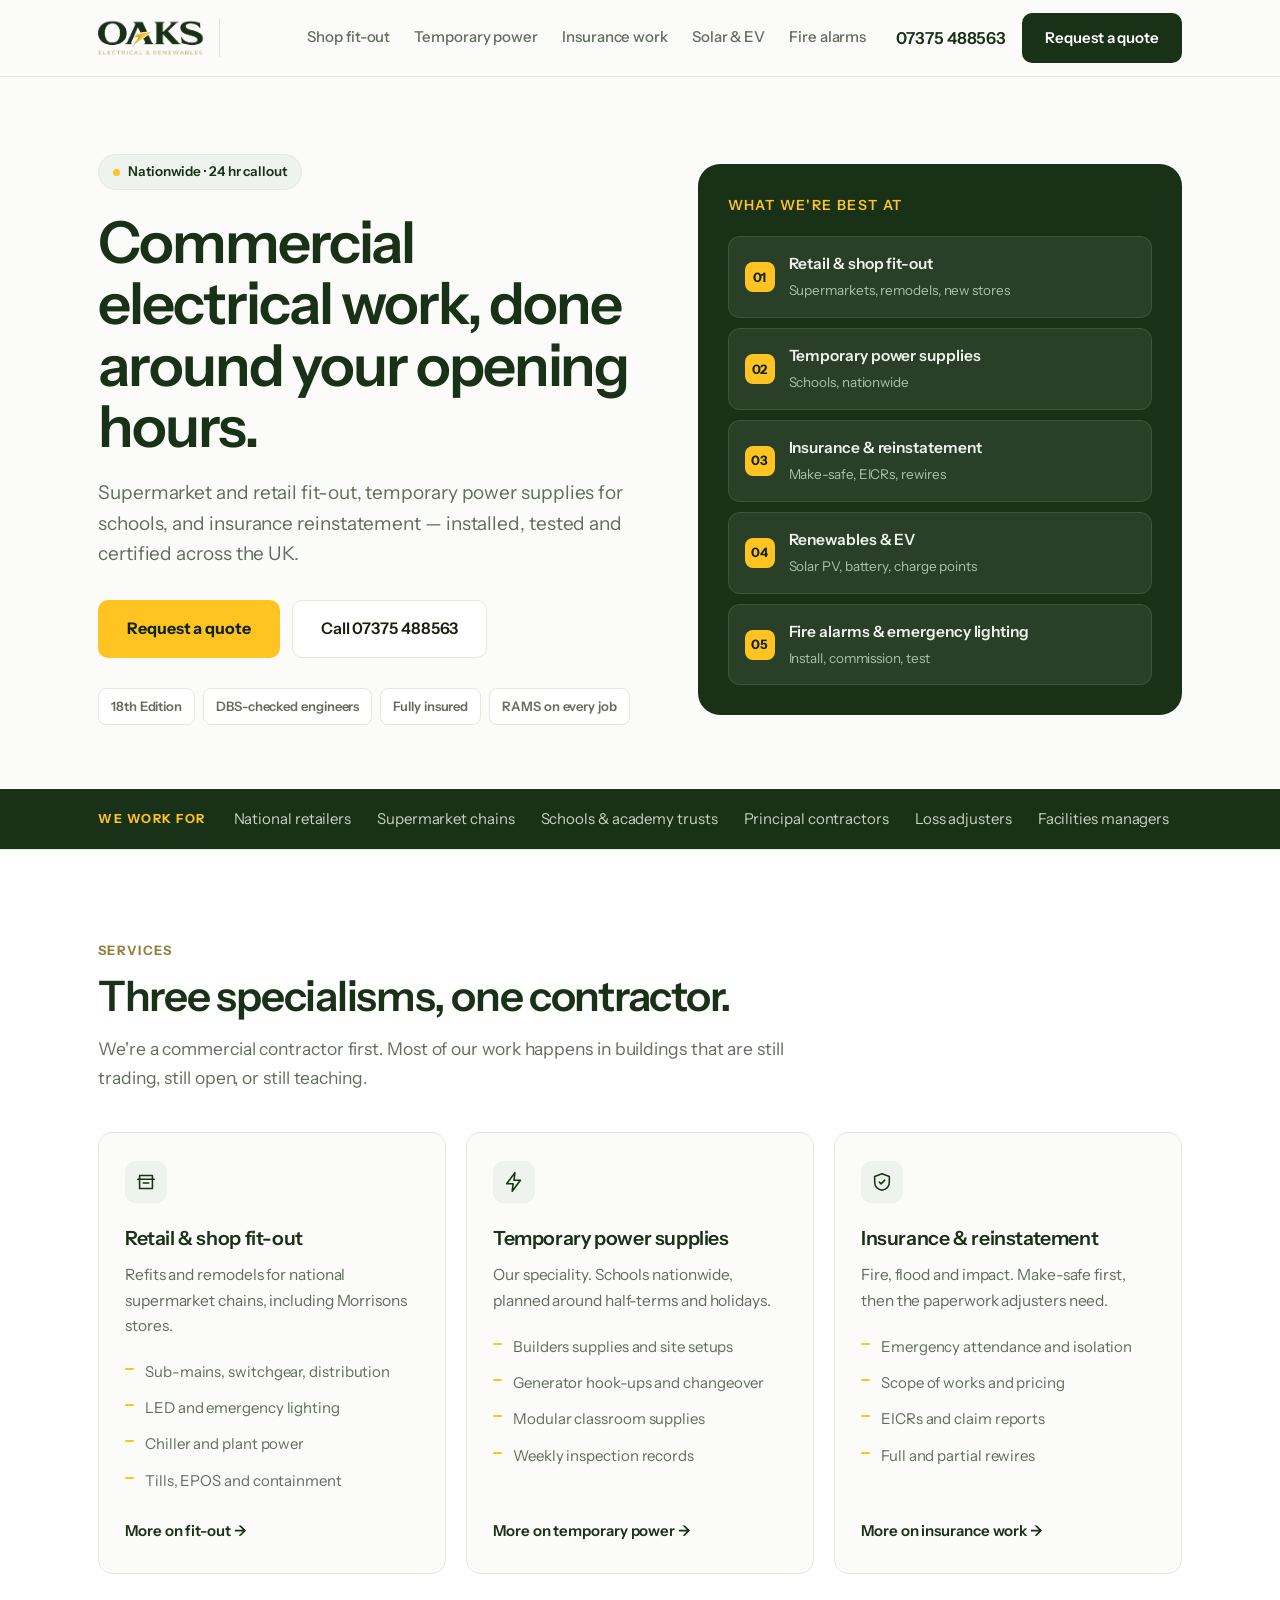
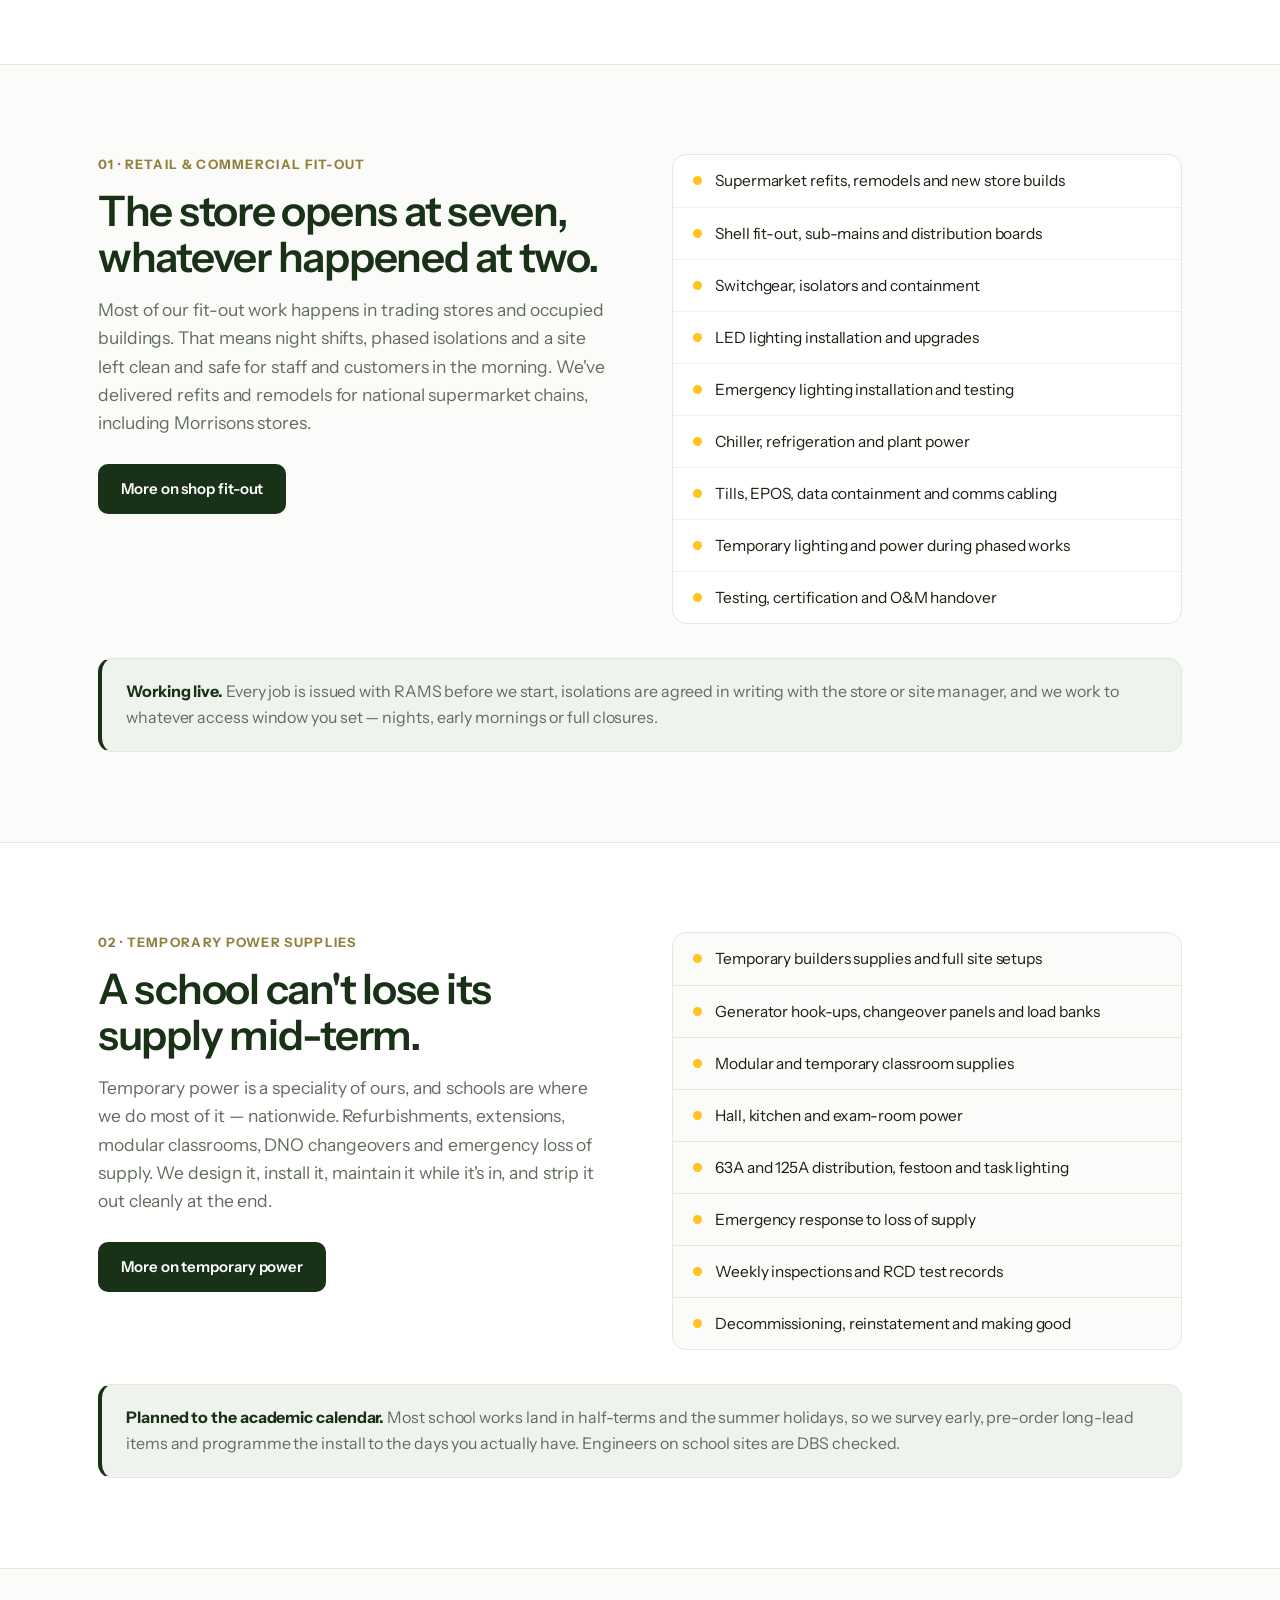
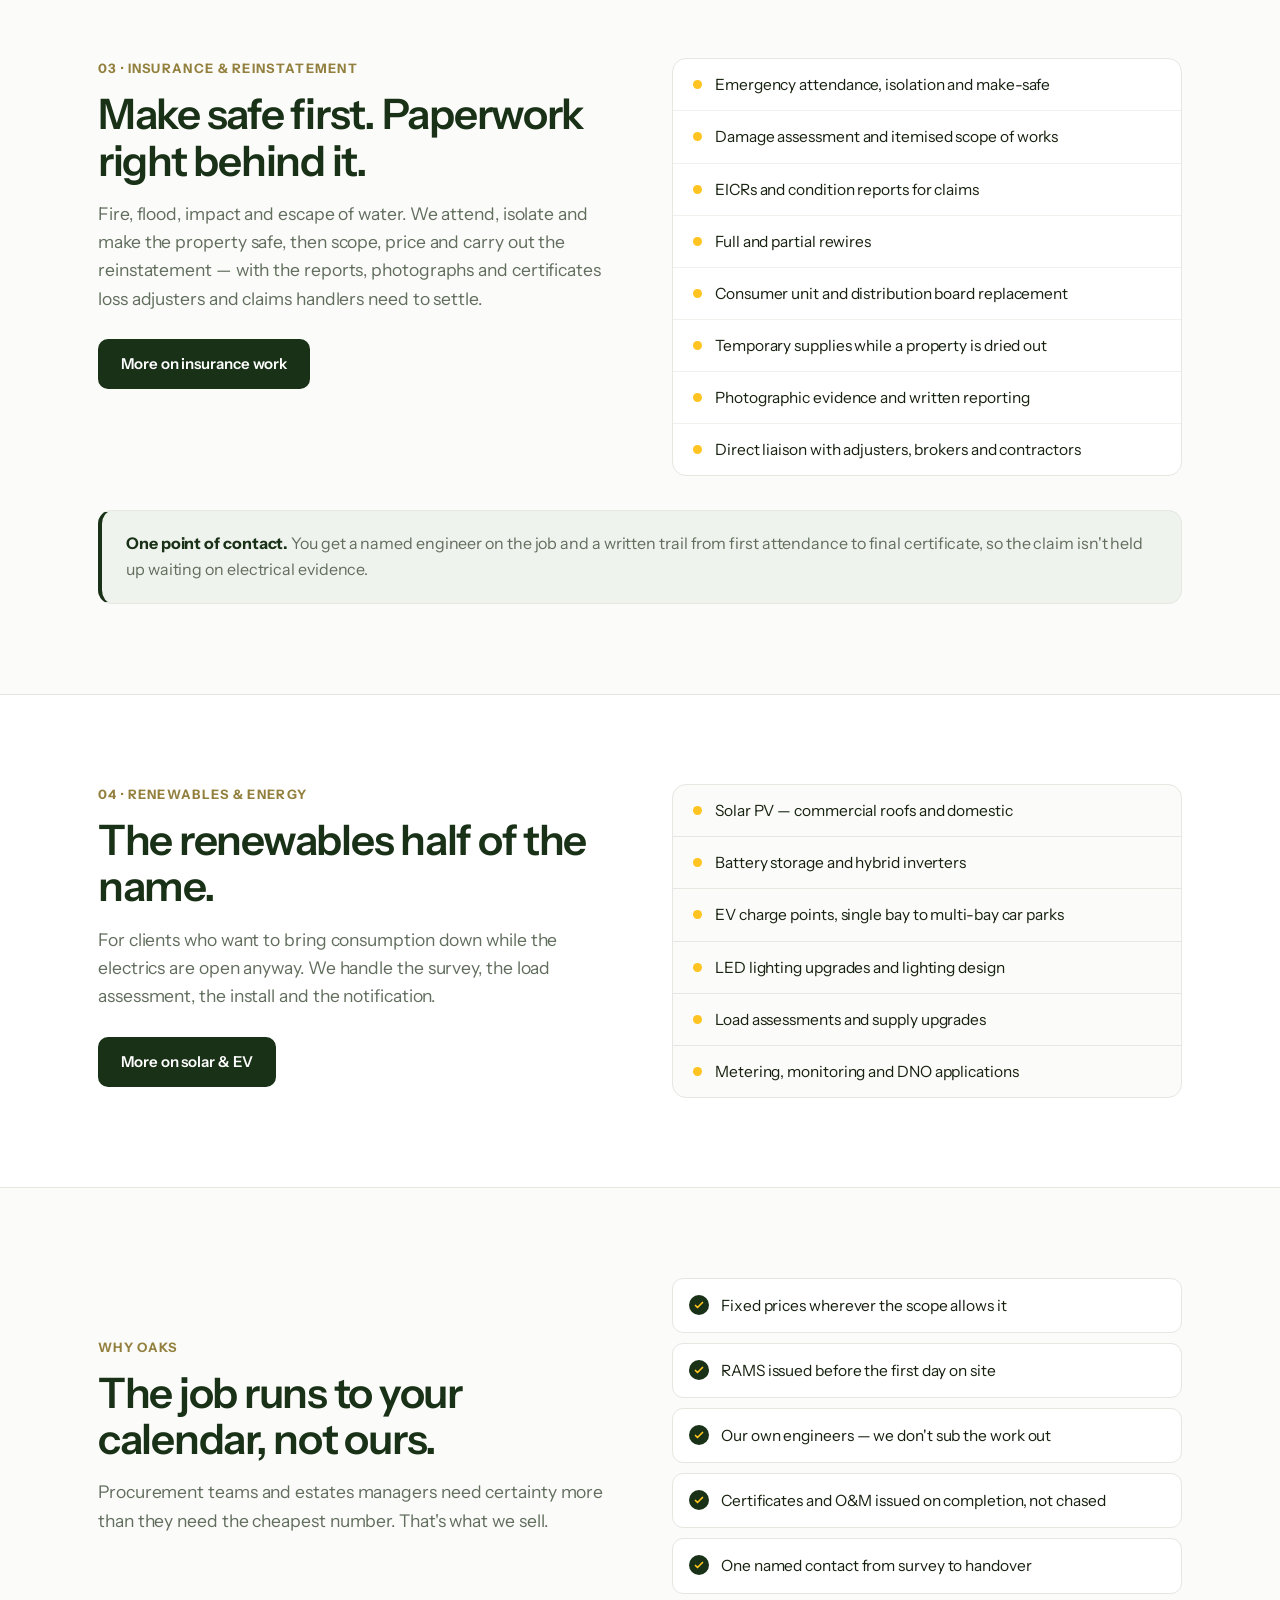
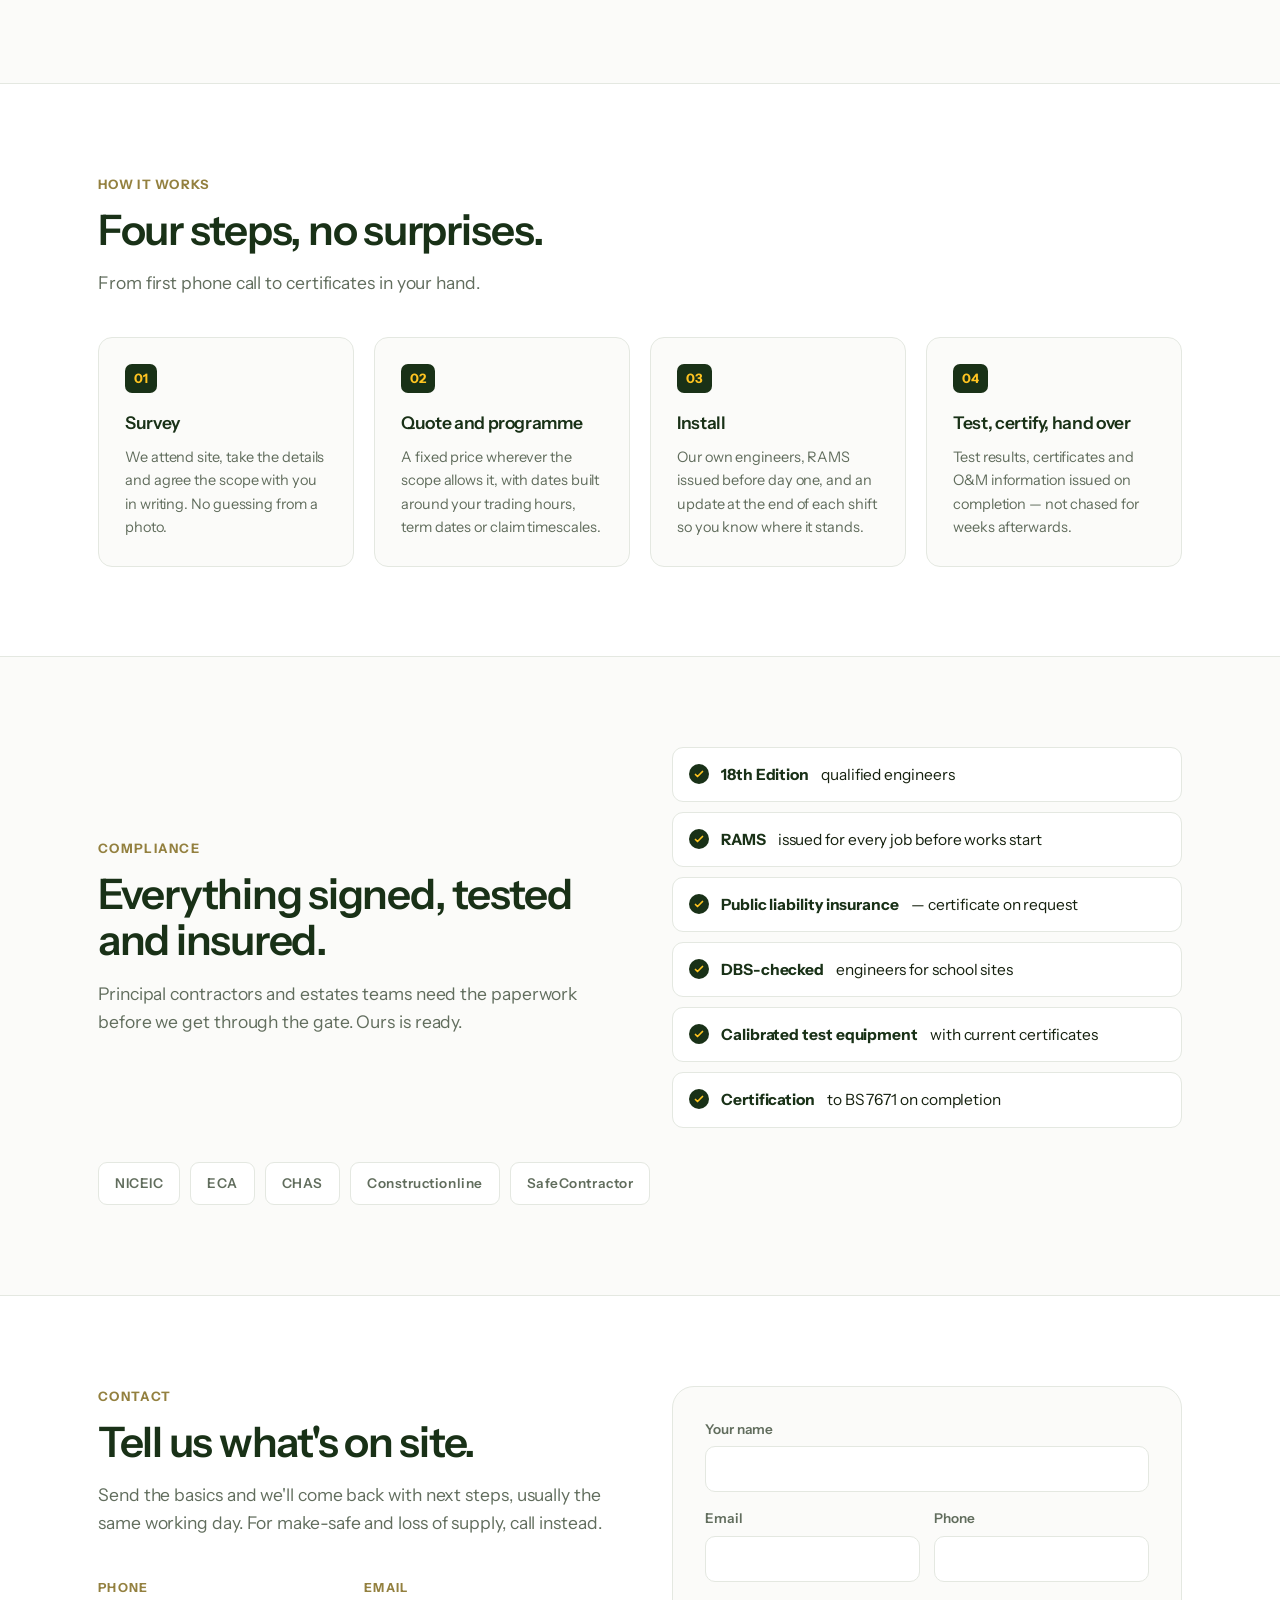
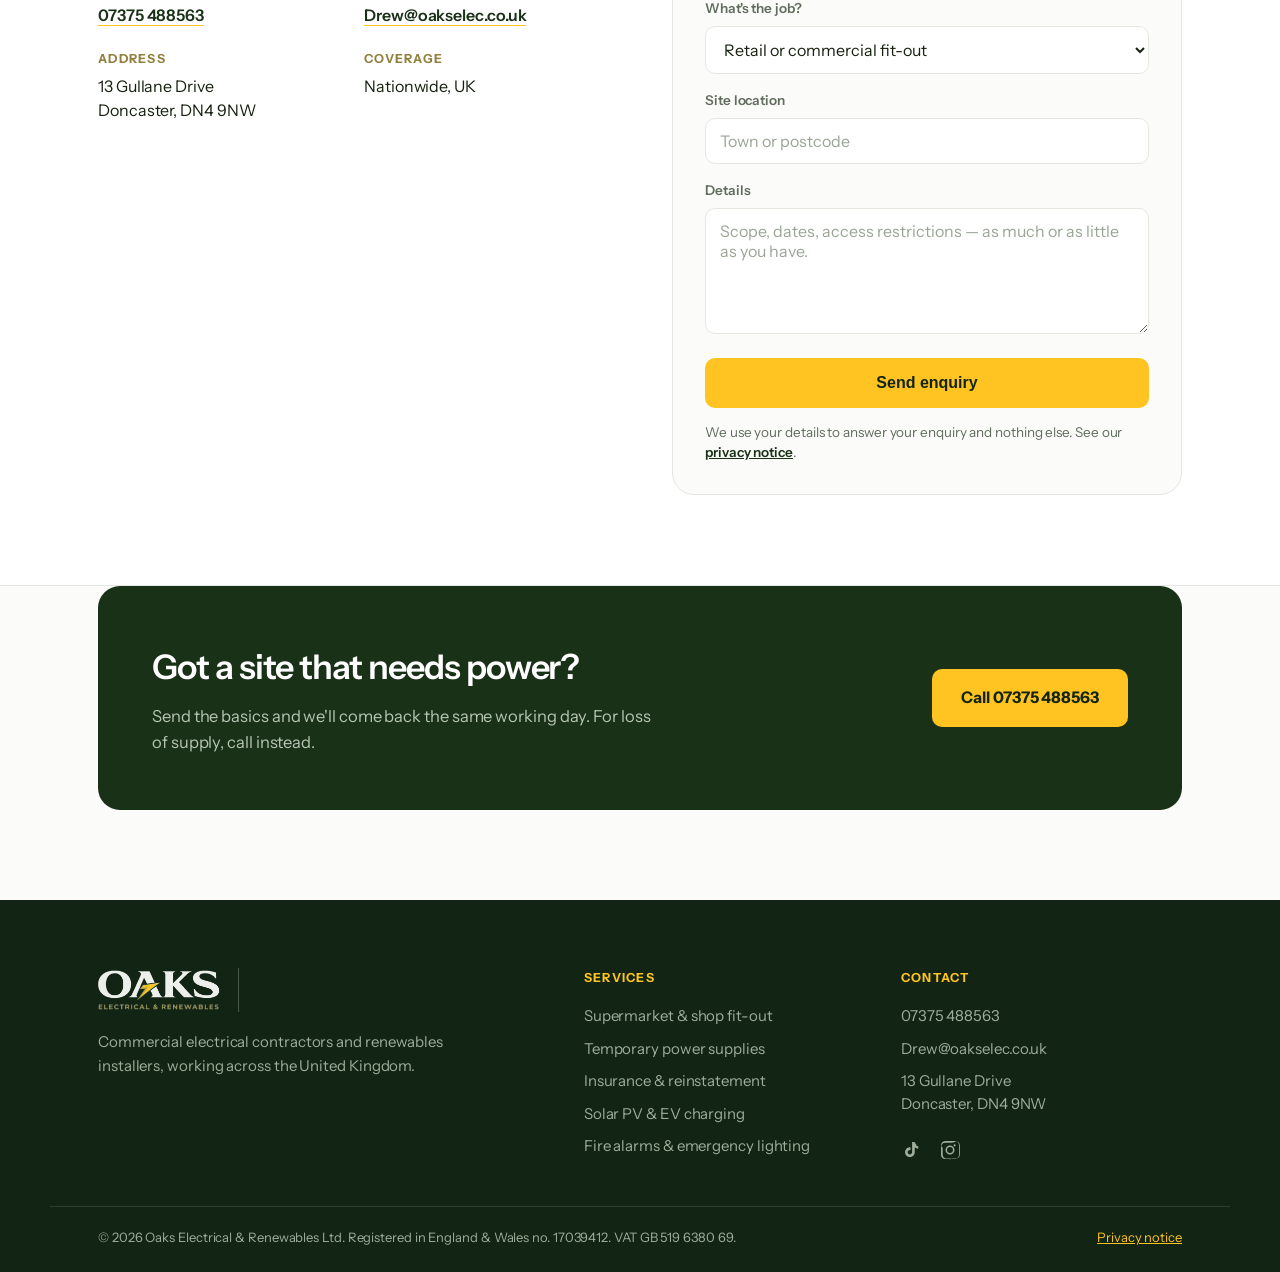
==== commit 7a2e61ab: "Update contact details, company/VAT numbers, add TikTok & Instagram links" ====
--- a/index.html
+++ b/index.html
@@ -3,12 +3,12 @@
   ==========================================================================
   OAKS ELECTRICAL & RENEWABLES  —  replace these before publishing:
   ==========================================================================
-  "01234 567 890"                  phone (also in tel: links, no spaces there)
-  "enquiries@oakselectrical.net"   email
-  "Unit 0, Example Way"            address line 1
-  "Town, County, AB1 2CD"          address line 2 / postcode
-  "00000000"                       company registration number
-  "GB000000000"                    VAT number
+  "07375 488563"                  phone (also in tel: links, no spaces there)
+  "Drew@oakselec.co.uk"   email
+  "13 Gullane Drive"            address line 1
+  "Doncaster, DN4 9NW"          address line 2 / postcode
+  "17039412"                       company registration number
+  "GB 519 6380 69"                    VAT number
   "YOUR_FORM_ID"                   Formspree form ID in the contact form
   Accreditations section           delete any badge you don't actually hold
   ==========================================================================
@@ -26,8 +26,11 @@
 <meta property="og:url" content="https://oakselectrical.net/">
 <meta property="og:image" content="https://oakselectrical.net/assets/oaks-logo.png">
 <meta name="theme-color" content="#193117">
-<link rel="icon" href="assets/favicon.svg" type="image/svg+xml">
-<link rel="apple-touch-icon" href="assets/oaks-logo.png">
+<link rel="icon" type="image/x-icon" href="assets/favicon.ico">
+<link rel="icon" type="image/png" sizes="32x32" href="assets/favicon-32x32.png">
+<link rel="icon" type="image/png" sizes="16x16" href="assets/favicon-16x16.png">
+<link rel="apple-touch-icon" sizes="180x180" href="assets/apple-touch-icon.png">
+<link rel="manifest" href="assets/site.webmanifest">
 <link rel="preconnect" href="https://fonts.googleapis.com">
 <link rel="preconnect" href="https://fonts.gstatic.com" crossorigin>
 <link href="https://fonts.googleapis.com/css2?family=Instrument+Sans:wght@400;500;600;700&display=swap" rel="stylesheet">
@@ -38,10 +41,11 @@
   "@type":"Electrician",
   "name":"Oaks Electrical & Renewables",
   "url":"https://oakselectrical.net/",
-  "telephone":"01234 567 890",
-  "email":"enquiries@oakselectrical.net",
+  "sameAs":["https://www.tiktok.com/@oakselec","https://www.instagram.com/oakselectrical23"],
+  "telephone":"07375 488563",
+  "email":"Drew@oakselec.co.uk",
   "areaServed":"United Kingdom",
-  "address":{"@type":"PostalAddress","streetAddress":"Unit 0, Example Way","addressLocality":"Town","postalCode":"AB1 2CD","addressCountry":"GB"},
+  "address":{"@type":"PostalAddress","streetAddress":"13 Gullane Drive","addressLocality":"Doncaster","postalCode":"DN4 9NW","addressCountry":"GB"},
   "description":"Commercial electrical contractors specialising in retail fit-out, temporary power supplies for schools, insurance reinstatement and renewables."
 }
 </script>
@@ -63,7 +67,7 @@
       <a href="fire-alarms-emergency-lighting.html">Fire alarms</a>
     </nav>
     <div class="head-actions">
-      <a class="telnum" href="tel:01234567890">01234 567 890</a>
+      <a class="telnum" href="tel:+447375488563">07375 488563</a>
       <a class="btn btn--green" href="#contact">Request a quote</a>
     </div>
     <button class="burger" aria-expanded="false" aria-controls="drawer" aria-label="Open menu">
@@ -78,7 +82,7 @@
     <a href="fire-alarms-emergency-lighting.html">Fire alarms</a>
     <a href="#process">How it works</a>
     <a href="#contact">Contact</a>
-    <a class="drawer__call btn btn--yellow" href="tel:01234567890">Call 01234 567 890</a>
+    <a class="drawer__call btn btn--yellow" href="tel:+447375488563">Call 07375 488563</a>
   </div>
 </header>
 
@@ -96,7 +100,7 @@
         </p>
         <div class="hero__btns">
           <a class="btn btn--yellow btn--lg" href="#contact">Request a quote</a>
-          <a class="btn btn--outline btn--lg" href="tel:01234567890">Call 01234 567 890</a>
+          <a class="btn btn--outline btn--lg" href="tel:+447375488563">Call 07375 488563</a>
         </div>
         <div class="trustrow">
           <span>18th Edition</span>
@@ -416,9 +420,9 @@
           day. For make-safe and loss of supply, call instead.
         </p>
         <dl class="cdetails">
-          <div><dt>Phone</dt><dd><a href="tel:01234567890">01234 567 890</a></dd></div>
-          <div><dt>Email</dt><dd><a href="mailto:enquiries@oakselectrical.net">enquiries@oakselectrical.net</a></dd></div>
-          <div><dt>Address</dt><dd>Unit 0, Example Way<br>Town, County, AB1 2CD</dd></div>
+          <div><dt>Phone</dt><dd><a href="tel:+447375488563">07375 488563</a></dd></div>
+          <div><dt>Email</dt><dd><a href="mailto:Drew@oakselec.co.uk">Drew@oakselec.co.uk</a></dd></div>
+          <div><dt>Address</dt><dd>13 Gullane Drive<br>Doncaster, DN4 9NW</dd></div>
           <div><dt>Coverage</dt><dd>Nationwide, UK</dd></div>
         </dl>
       </div>
@@ -464,7 +468,7 @@
           <h2>Got a site that needs power?</h2>
           <p>Send the basics and we'll come back the same working day. For loss of supply, call instead.</p>
         </div>
-        <a class="btn btn--yellow btn--lg" href="tel:01234567890">Call 01234 567 890</a>
+        <a class="btn btn--yellow btn--lg" href="tel:+447375488563">Call 07375 488563</a>
       </div>
     </div>
   </section>
@@ -487,13 +491,17 @@
     </div>
     <div class="foot__col">
       <h2>Contact</h2>
-      <a href="tel:01234567890">01234 567 890</a>
-      <a href="mailto:enquiries@oakselectrical.net">enquiries@oakselectrical.net</a>
-      <span>Unit 0, Example Way<br>Town, County, AB1 2CD</span>
+      <a href="tel:+447375488563">07375 488563</a>
+      <a href="mailto:Drew@oakselec.co.uk">Drew@oakselec.co.uk</a>
+      <span>13 Gullane Drive<br>Doncaster, DN4 9NW</span>
+      <div class="foot__social" style="margin-top:14px;display:flex;gap:16px;align-items:center">
+        <a href="https://www.tiktok.com/@oakselec" target="_blank" rel="me noopener" aria-label="OAKS Electrical on TikTok" style="color:inherit;display:inline-flex"><svg width="22" height="22" viewBox="0 0 24 24" fill="currentColor" aria-hidden="true"><path d="M16.6 5.8c-.9-.6-1.5-1.5-1.7-2.6h-2.8v11.2c0 1.3-1.1 2.4-2.4 2.4s-2.4-1.1-2.4-2.4 1.1-2.4 2.4-2.4c.3 0 .5 0 .7.1v-2.9c-.2 0-.5-.1-.7-.1-2.9 0-5.3 2.4-5.3 5.3s2.4 5.3 5.3 5.3 5.3-2.4 5.3-5.3V9.3c1.1.8 2.4 1.2 3.8 1.2V7.7c-.8 0-1.5-.2-2.2-.6z"/></svg></a>
+        <a href="https://www.instagram.com/oakselectrical23" target="_blank" rel="me noopener" aria-label="OAKS Electrical on Instagram" style="color:inherit;display:inline-flex"><svg width="22" height="22" viewBox="0 0 24 24" fill="currentColor" aria-hidden="true"><path d="M12 2.2c3.2 0 3.6 0 4.9.07 1.2.06 1.8.25 2.2.42.6.22 1 .48 1.4.9.4.4.7.8.9 1.4.17.4.36 1 .42 2.2.06 1.3.07 1.7.07 4.9s0 3.6-.07 4.9c-.06 1.2-.25 1.8-.42 2.2-.22.6-.48 1-.9 1.4-.4.4-.8.7-1.4.9-.4.17-1 .36-2.2.42-1.3.06-1.7.07-4.9.07s-3.6 0-4.9-.07c-1.2-.06-1.8-.25-2.2-.42-.6-.22-1-.48-1.4-.9-.4-.4-.7-.8-.9-1.4-.17-.4-.36-1-.42-2.2C2.2 15.6 2.2 15.2 2.2 12s0-3.6.07-4.9c.06-1.2.25-1.8.42-2.2.22-.6.48-1 .9-1.4.4-.4.8-.7 1.4-.9.4-.17 1-.36 2.2-.42C8.4 2.2 8.8 2.2 12 2.2zm0 1.8c-3.1 0-3.5 0-4.7.07-1.1.05-1.7.24-2.1.4-.5.2-.9.44-1.3.84-.4.4-.64.8-.84 1.3-.16.4-.35 1-.4 2.1C4 8.5 4 8.9 4 12s0 3.5.07 4.7c.05 1.1.24 1.7.4 2.1.2.5.44.9.84 1.3.4.4.8.64 1.3.84.4.16 1 .35 2.1.4 1.2.07 1.6.07 4.7.07s3.5 0 4.7-.07c1.1-.05 1.7-.24 2.1-.4.5-.2.9-.44 1.3-.84.4-.4.64-.8.84-1.3.16-.4.35-1 .4-2.1.07-1.2.07-1.6.07-4.7s0-3.5-.07-4.7c-.05-1.1-.24-1.7-.4-2.1-.2-.5-.44-.9-.84-1.3-.4-.4-.8-.64-1.3-.84-.4-.16-1-.35-2.1-.4C15.5 4 15.1 4 12 4zm0 3.1a4.9 4.9 0 100 9.8 4.9 4.9 0 000-9.8zm0 8.1a3.2 3.2 0 110-6.4 3.2 3.2 0 010 6.4zm6.2-8.3a1.15 1.15 0 11-2.3 0 1.15 1.15 0 012.3 0z"/></svg></a>
+      </div>
     </div>
   </div>
   <div class="wrap foot__legal">
-    <p>&copy; <span data-year>2026</span> Oaks Electrical &amp; Renewables Ltd. Registered in England &amp; Wales no. 00000000. VAT GB000000000.</p>
+    <p>&copy; <span data-year>2026</span> Oaks Electrical &amp; Renewables Ltd. Registered in England &amp; Wales no. 17039412. VAT GB 519 6380 69.</p>
     <p><a href="privacy.html">Privacy notice</a></p>
   </div>
 </footer>
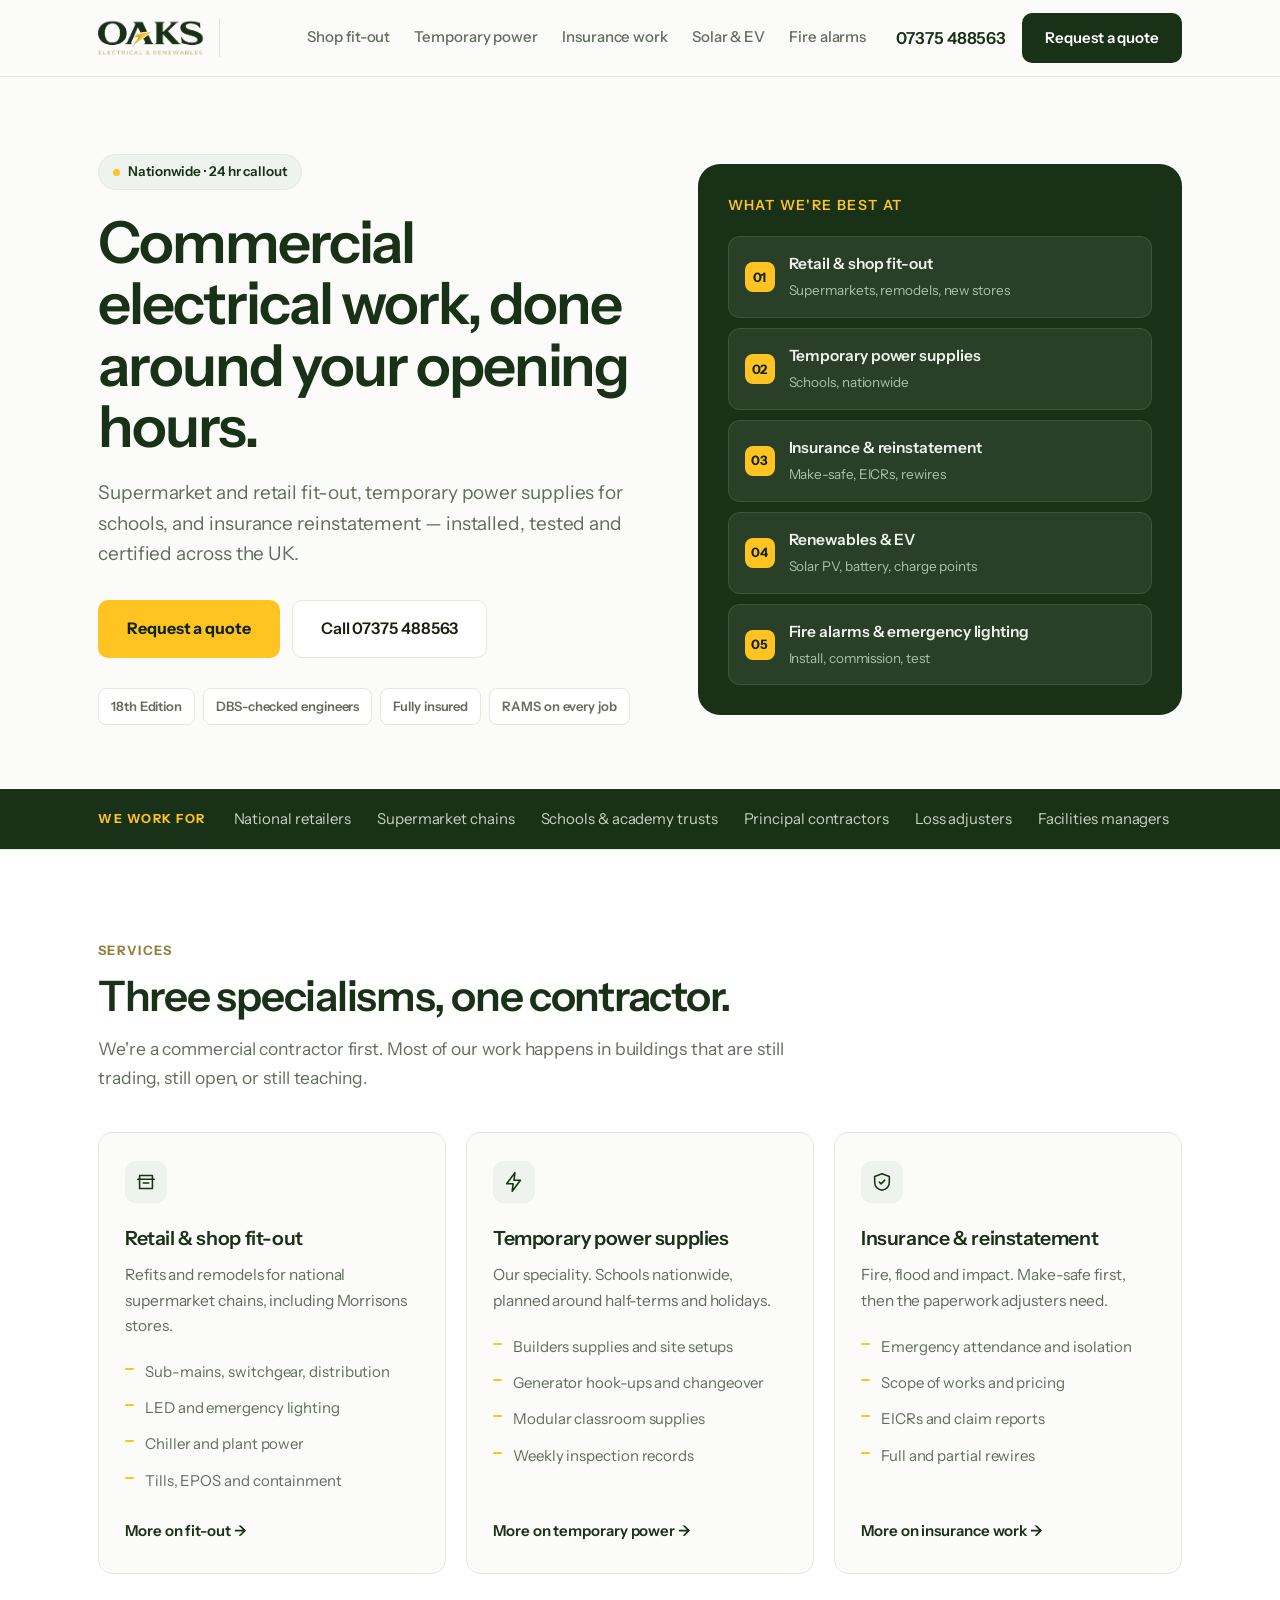
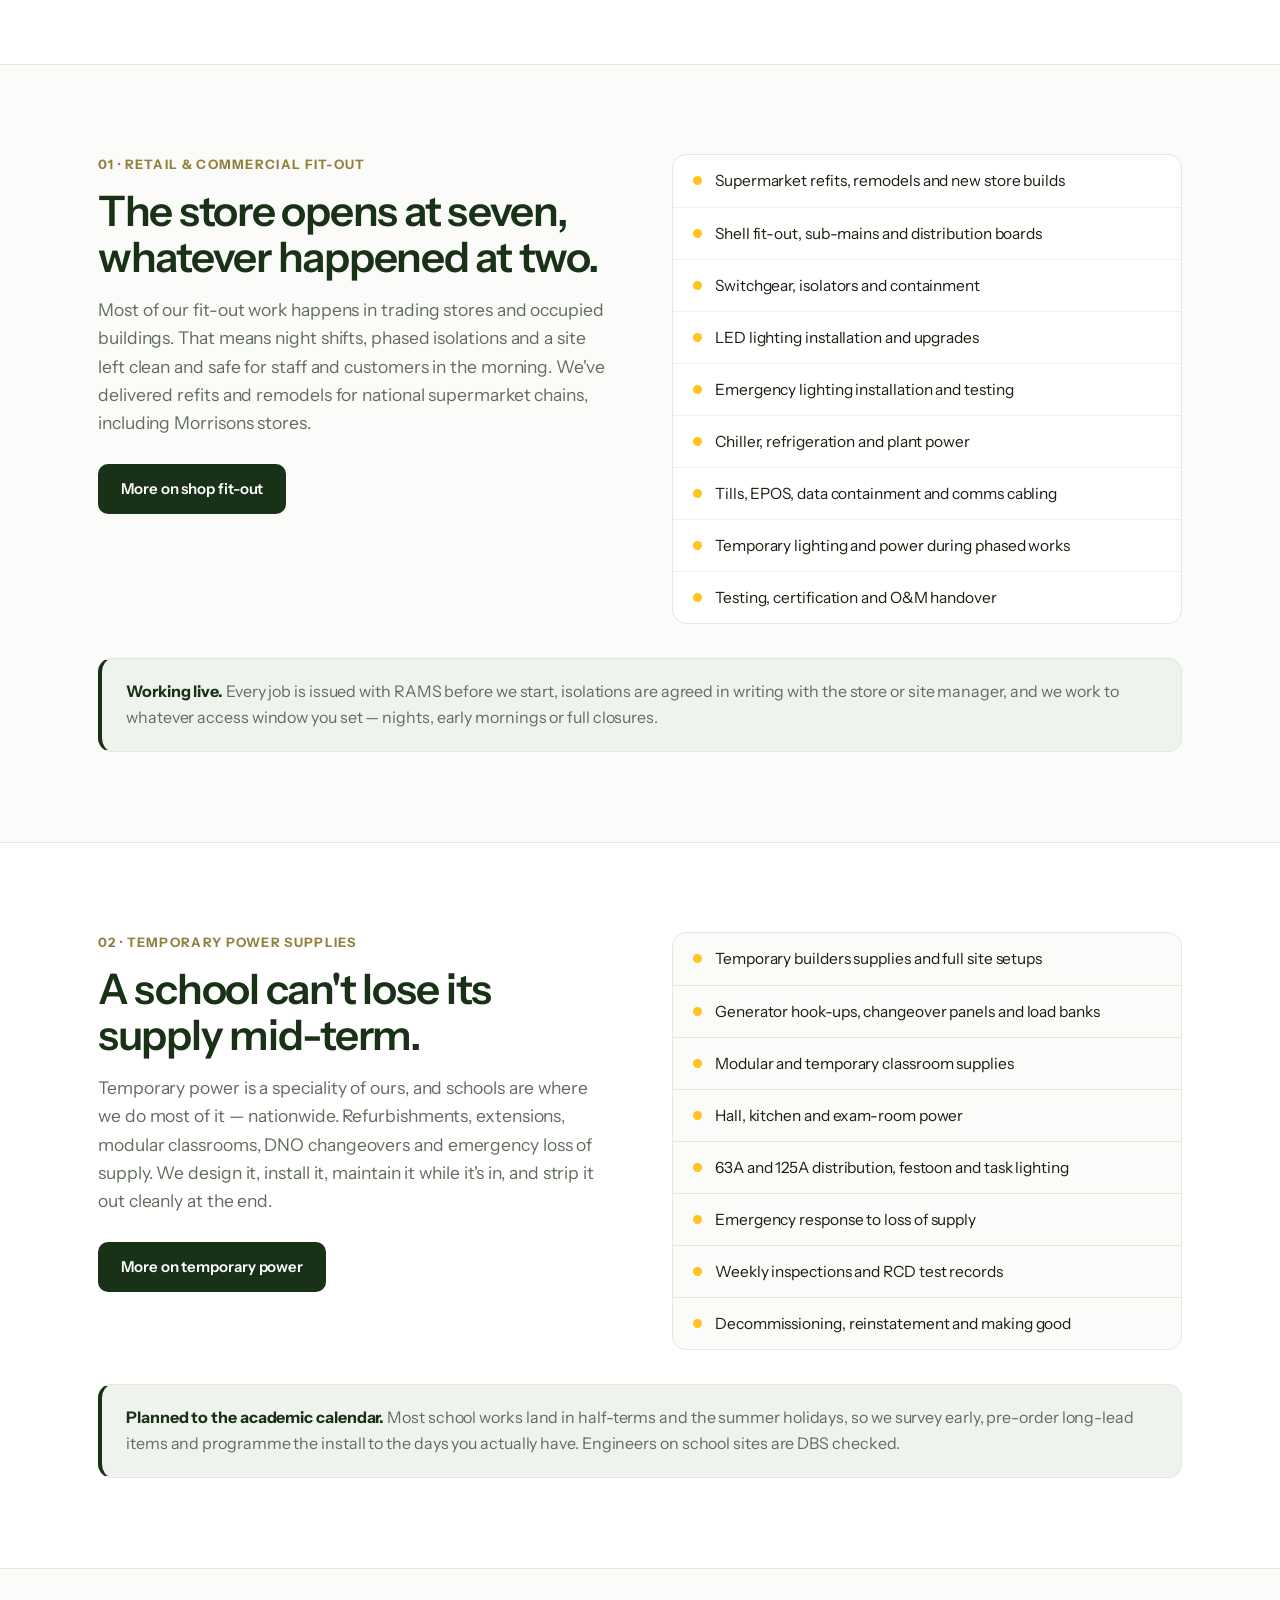
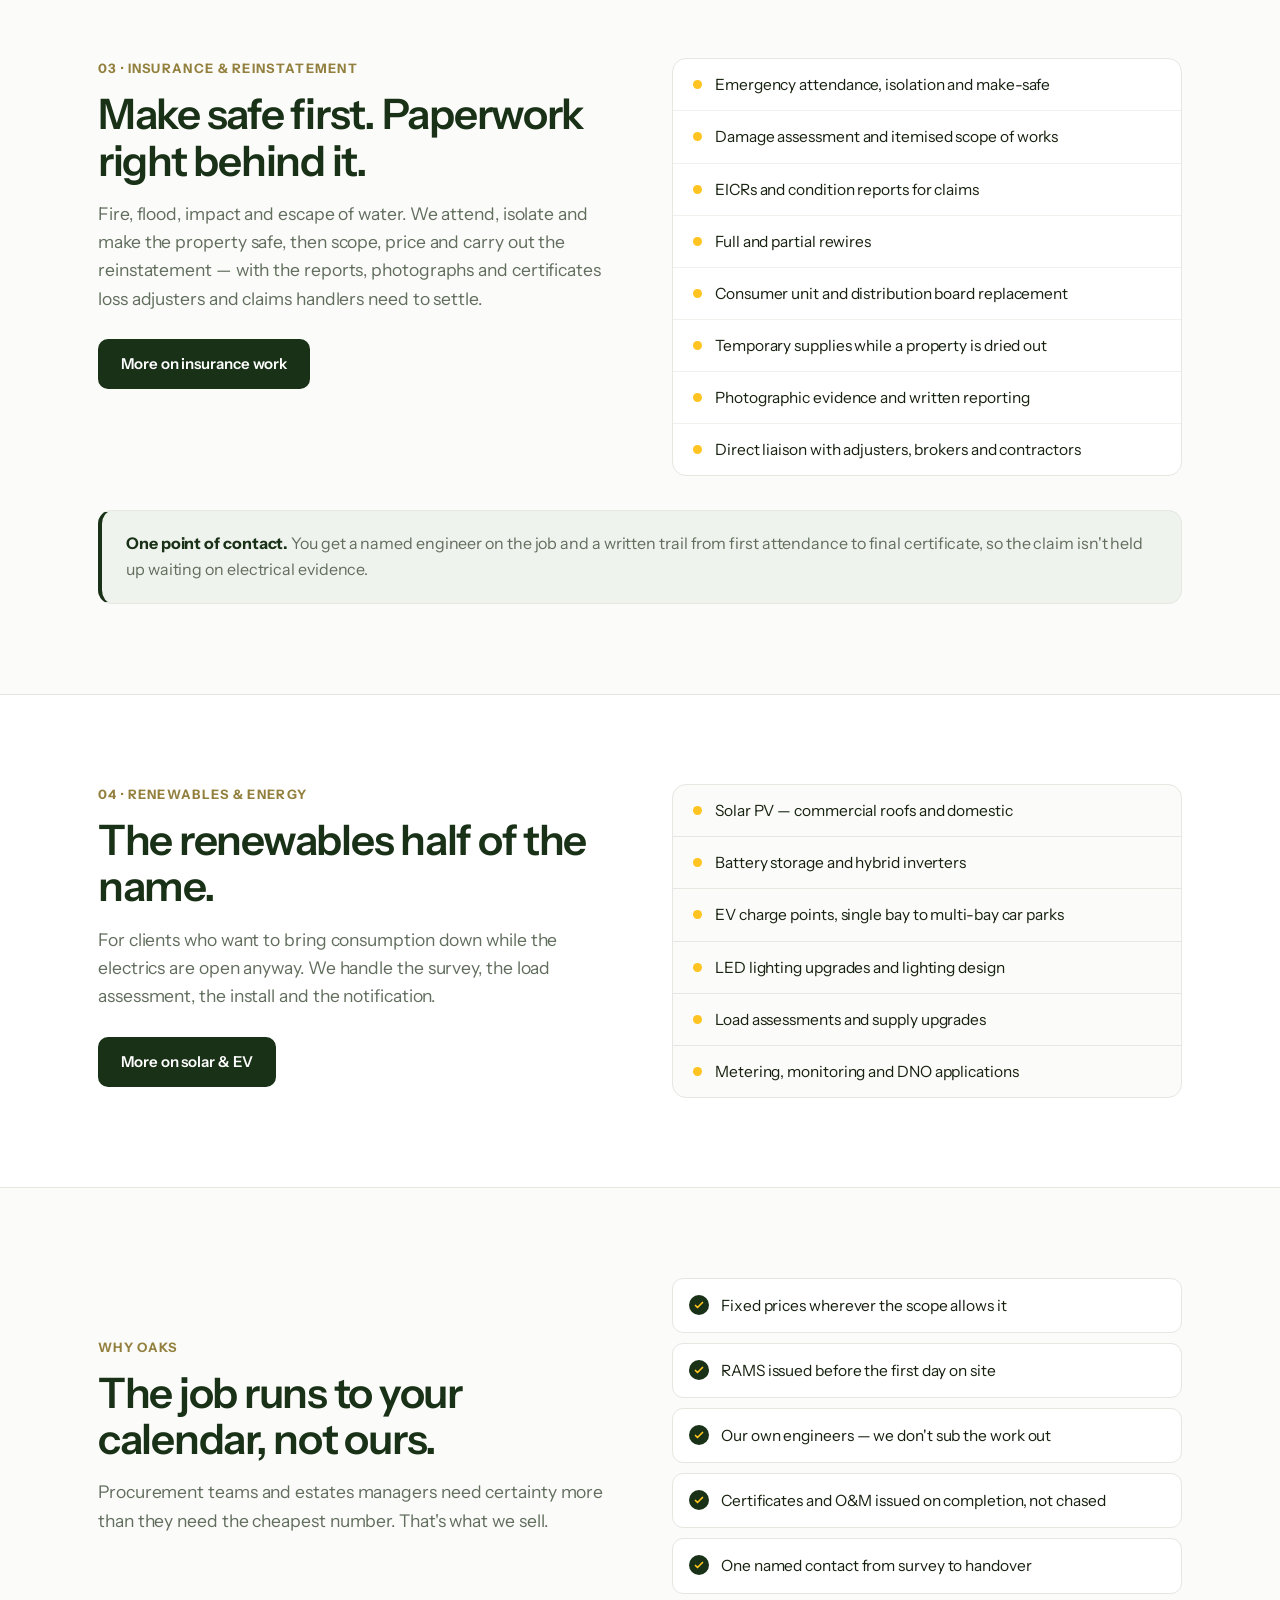
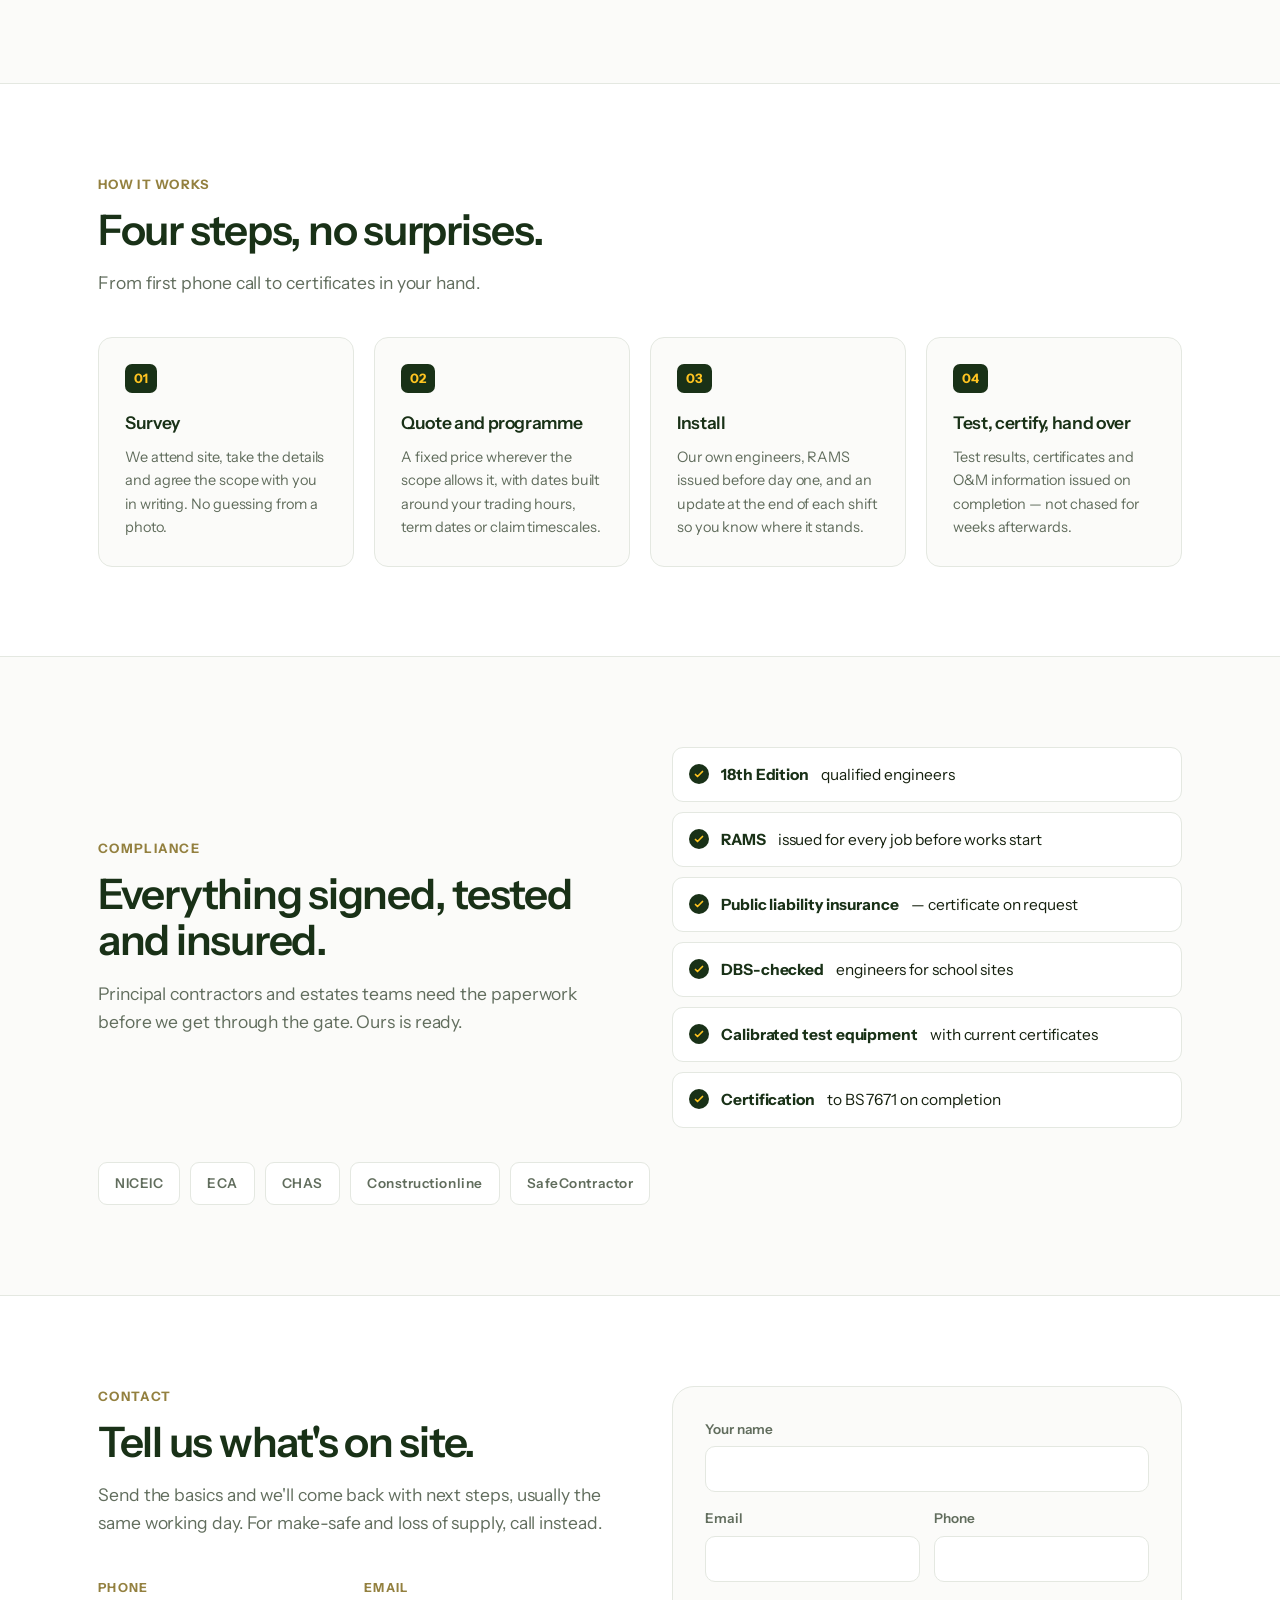
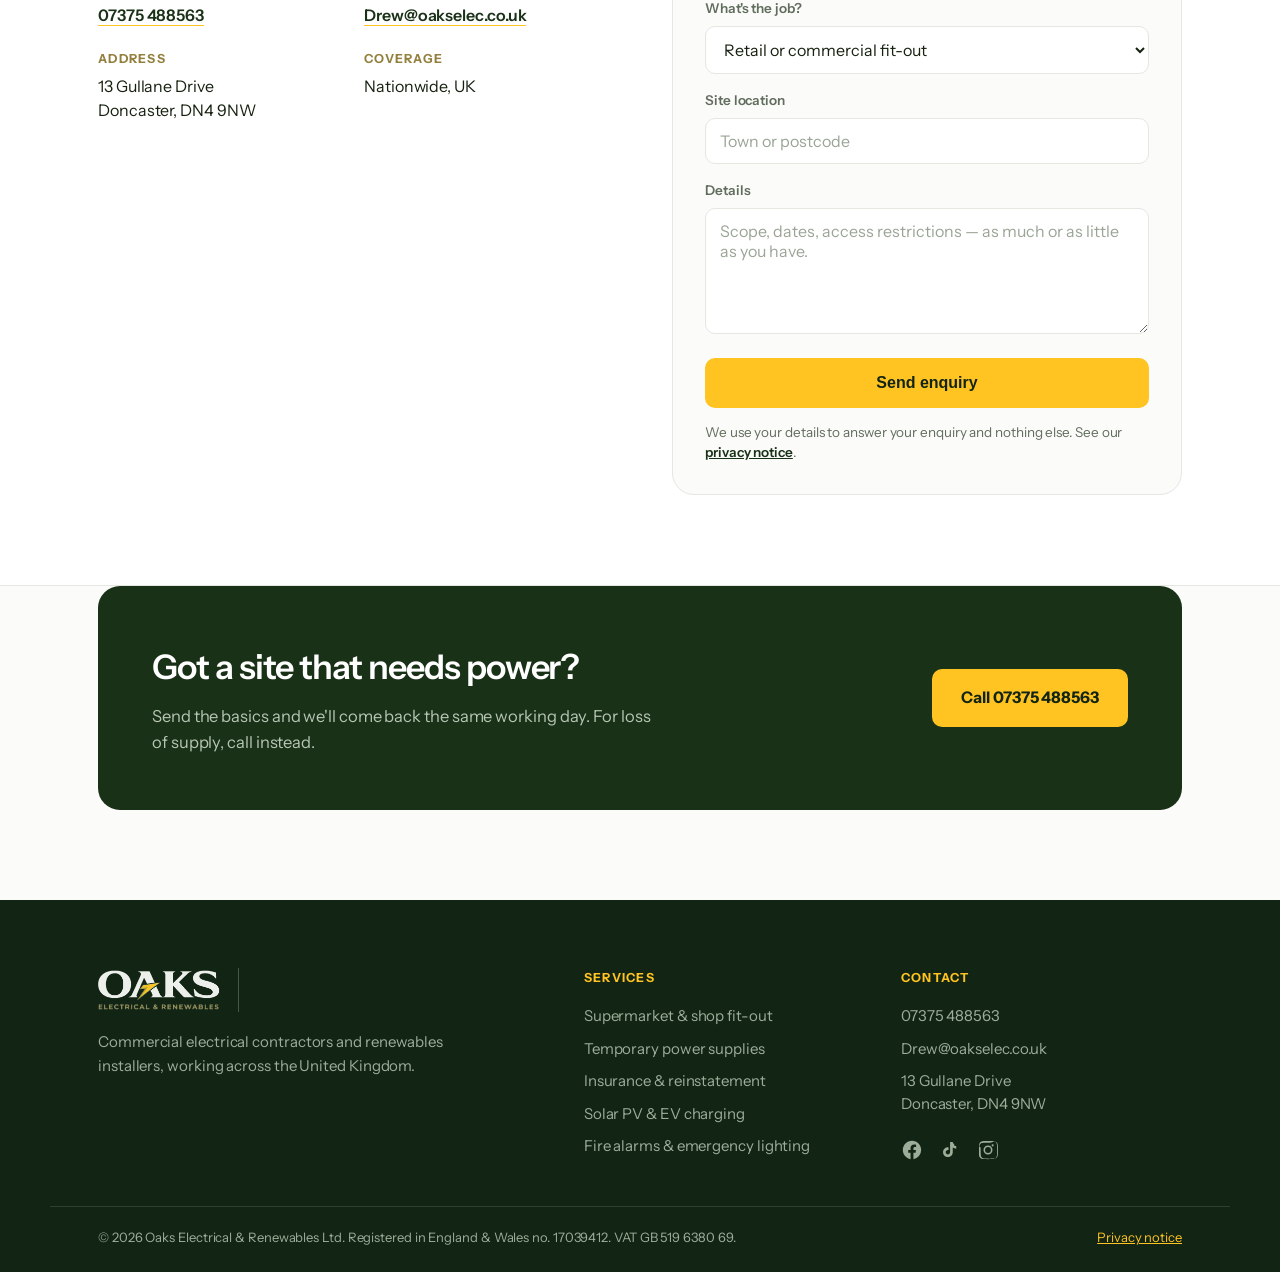
==== commit a5e00578: "Add Facebook link to footer and structured data" ====
--- a/index.html
+++ b/index.html
@@ -41,7 +41,7 @@
   "@type":"Electrician",
   "name":"Oaks Electrical & Renewables",
   "url":"https://oakselectrical.net/",
-  "sameAs":["https://www.tiktok.com/@oakselec","https://www.instagram.com/oakselectrical23"],
+  "sameAs":["https://www.facebook.com/share/1Cig2X53Fr/","https://www.tiktok.com/@oakselec","https://www.instagram.com/oakselectrical23"],
   "telephone":"07375 488563",
   "email":"Drew@oakselec.co.uk",
   "areaServed":"United Kingdom",
@@ -495,6 +495,7 @@
       <a href="mailto:Drew@oakselec.co.uk">Drew@oakselec.co.uk</a>
       <span>13 Gullane Drive<br>Doncaster, DN4 9NW</span>
       <div class="foot__social" style="margin-top:14px;display:flex;gap:16px;align-items:center">
+        <a href="https://www.facebook.com/share/1Cig2X53Fr/" target="_blank" rel="me noopener" aria-label="OAKS Electrical on Facebook" style="color:inherit;display:inline-flex"><svg width="22" height="22" viewBox="0 0 24 24" fill="currentColor" aria-hidden="true"><path d="M22 12.06C22 6.5 17.52 2 12 2S2 6.5 2 12.06c0 5 3.66 9.15 8.44 9.9v-7H7.9v-2.9h2.54V9.85c0-2.5 1.49-3.89 3.77-3.89 1.09 0 2.24.2 2.24.2v2.46h-1.26c-1.24 0-1.63.77-1.63 1.56v1.88h2.78l-.44 2.9h-2.34v7A9.96 9.96 0 0022 12.06z"/></svg></a>
         <a href="https://www.tiktok.com/@oakselec" target="_blank" rel="me noopener" aria-label="OAKS Electrical on TikTok" style="color:inherit;display:inline-flex"><svg width="22" height="22" viewBox="0 0 24 24" fill="currentColor" aria-hidden="true"><path d="M16.6 5.8c-.9-.6-1.5-1.5-1.7-2.6h-2.8v11.2c0 1.3-1.1 2.4-2.4 2.4s-2.4-1.1-2.4-2.4 1.1-2.4 2.4-2.4c.3 0 .5 0 .7.1v-2.9c-.2 0-.5-.1-.7-.1-2.9 0-5.3 2.4-5.3 5.3s2.4 5.3 5.3 5.3 5.3-2.4 5.3-5.3V9.3c1.1.8 2.4 1.2 3.8 1.2V7.7c-.8 0-1.5-.2-2.2-.6z"/></svg></a>
         <a href="https://www.instagram.com/oakselectrical23" target="_blank" rel="me noopener" aria-label="OAKS Electrical on Instagram" style="color:inherit;display:inline-flex"><svg width="22" height="22" viewBox="0 0 24 24" fill="currentColor" aria-hidden="true"><path d="M12 2.2c3.2 0 3.6 0 4.9.07 1.2.06 1.8.25 2.2.42.6.22 1 .48 1.4.9.4.4.7.8.9 1.4.17.4.36 1 .42 2.2.06 1.3.07 1.7.07 4.9s0 3.6-.07 4.9c-.06 1.2-.25 1.8-.42 2.2-.22.6-.48 1-.9 1.4-.4.4-.8.7-1.4.9-.4.17-1 .36-2.2.42-1.3.06-1.7.07-4.9.07s-3.6 0-4.9-.07c-1.2-.06-1.8-.25-2.2-.42-.6-.22-1-.48-1.4-.9-.4-.4-.7-.8-.9-1.4-.17-.4-.36-1-.42-2.2C2.2 15.6 2.2 15.2 2.2 12s0-3.6.07-4.9c.06-1.2.25-1.8.42-2.2.22-.6.48-1 .9-1.4.4-.4.8-.7 1.4-.9.4-.17 1-.36 2.2-.42C8.4 2.2 8.8 2.2 12 2.2zm0 1.8c-3.1 0-3.5 0-4.7.07-1.1.05-1.7.24-2.1.4-.5.2-.9.44-1.3.84-.4.4-.64.8-.84 1.3-.16.4-.35 1-.4 2.1C4 8.5 4 8.9 4 12s0 3.5.07 4.7c.05 1.1.24 1.7.4 2.1.2.5.44.9.84 1.3.4.4.8.64 1.3.84.4.16 1 .35 2.1.4 1.2.07 1.6.07 4.7.07s3.5 0 4.7-.07c1.1-.05 1.7-.24 2.1-.4.5-.2.9-.44 1.3-.84.4-.4.64-.8.84-1.3.16-.4.35-1 .4-2.1.07-1.2.07-1.6.07-4.7s0-3.5-.07-4.7c-.05-1.1-.24-1.7-.4-2.1-.2-.5-.44-.9-.84-1.3-.4-.4-.8-.64-1.3-.84-.4-.16-1-.35-2.1-.4C15.5 4 15.1 4 12 4zm0 3.1a4.9 4.9 0 100 9.8 4.9 4.9 0 000-9.8zm0 8.1a3.2 3.2 0 110-6.4 3.2 3.2 0 010 6.4zm6.2-8.3a1.15 1.15 0 11-2.3 0 1.15 1.15 0 012.3 0z"/></svg></a>
       </div>
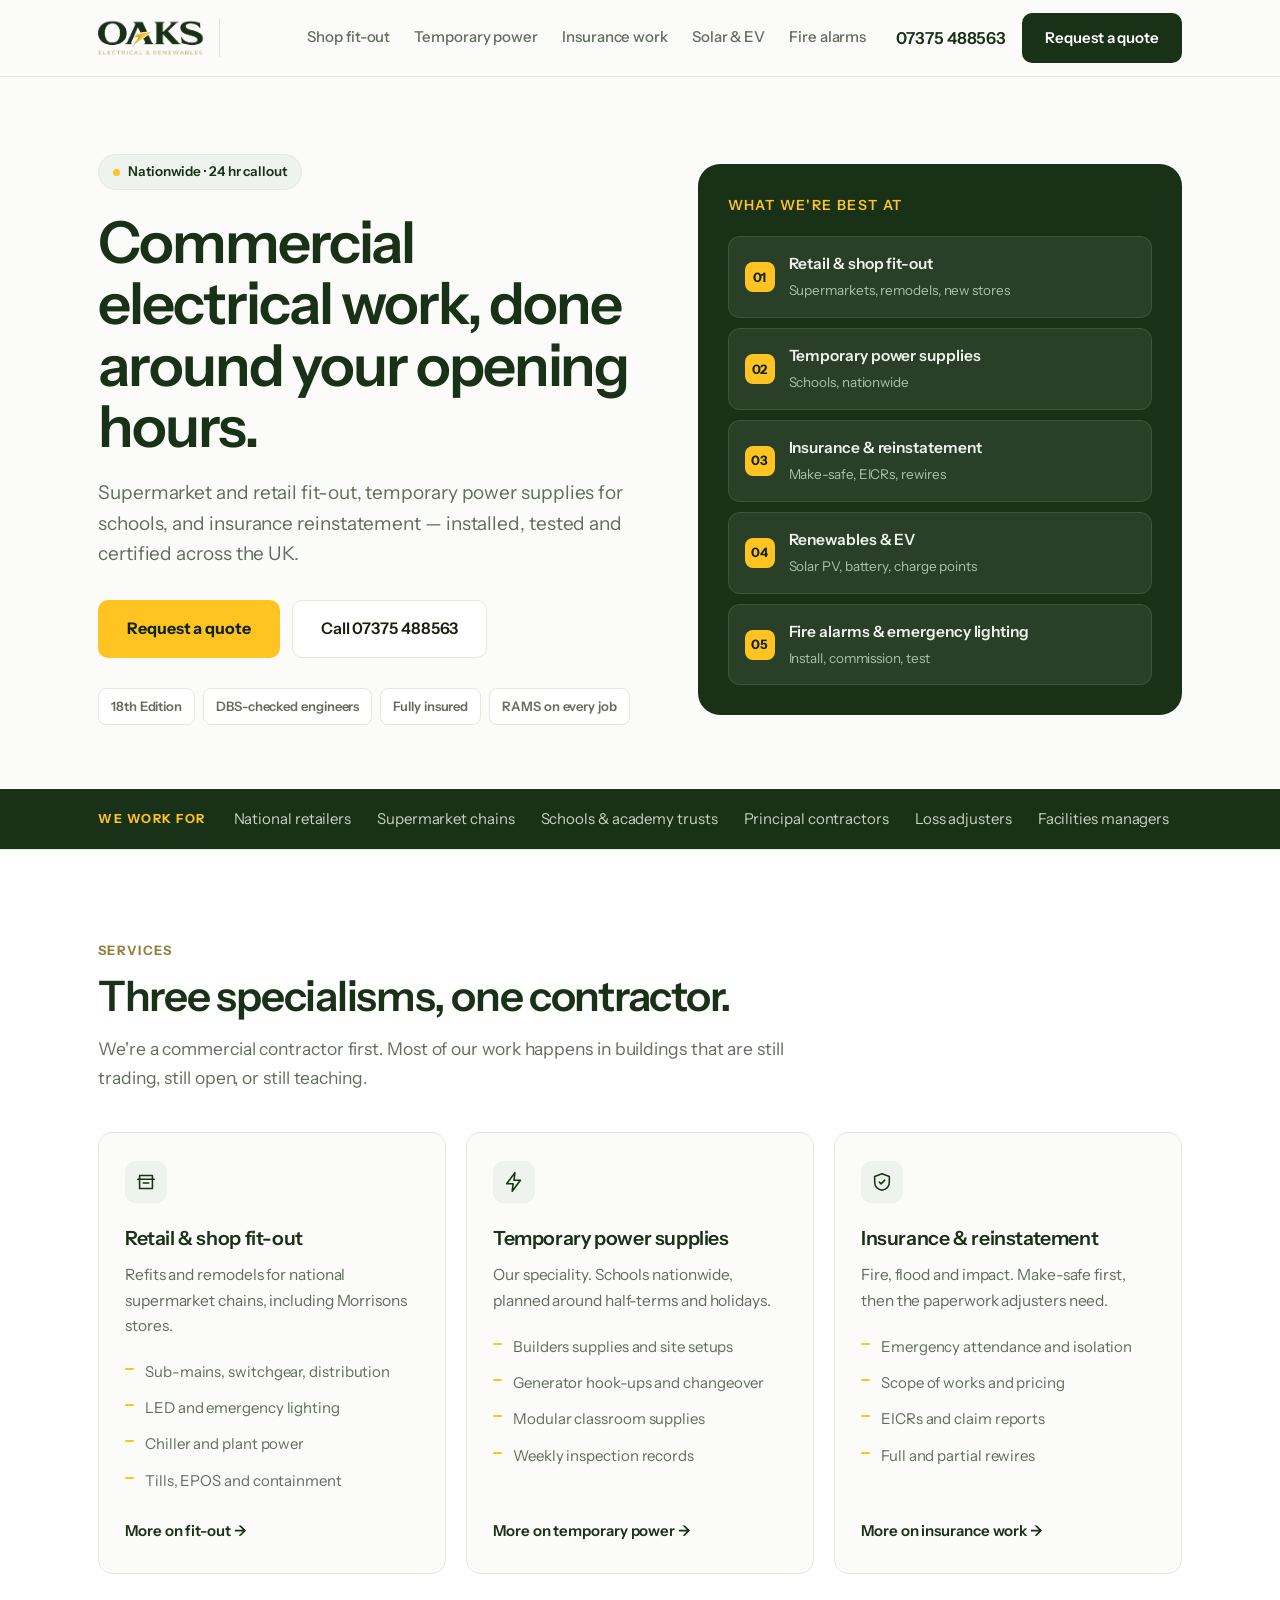
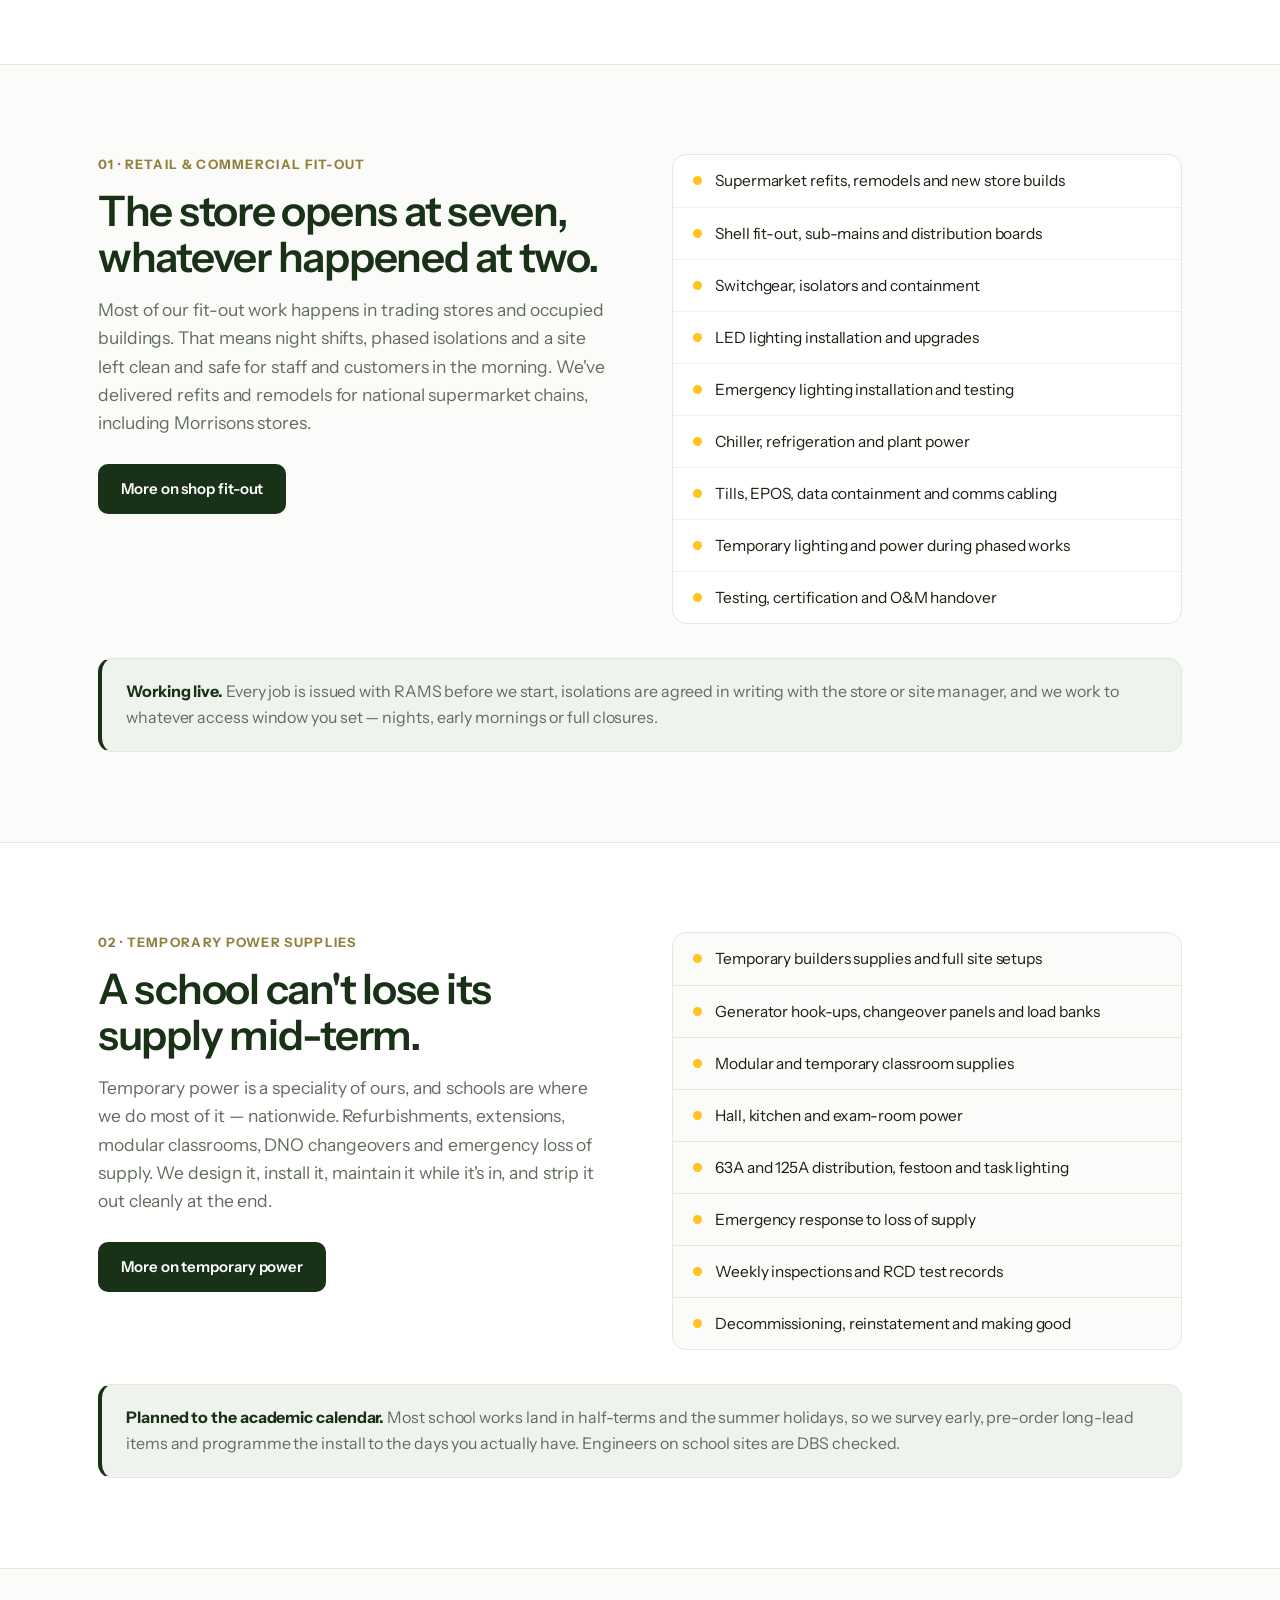
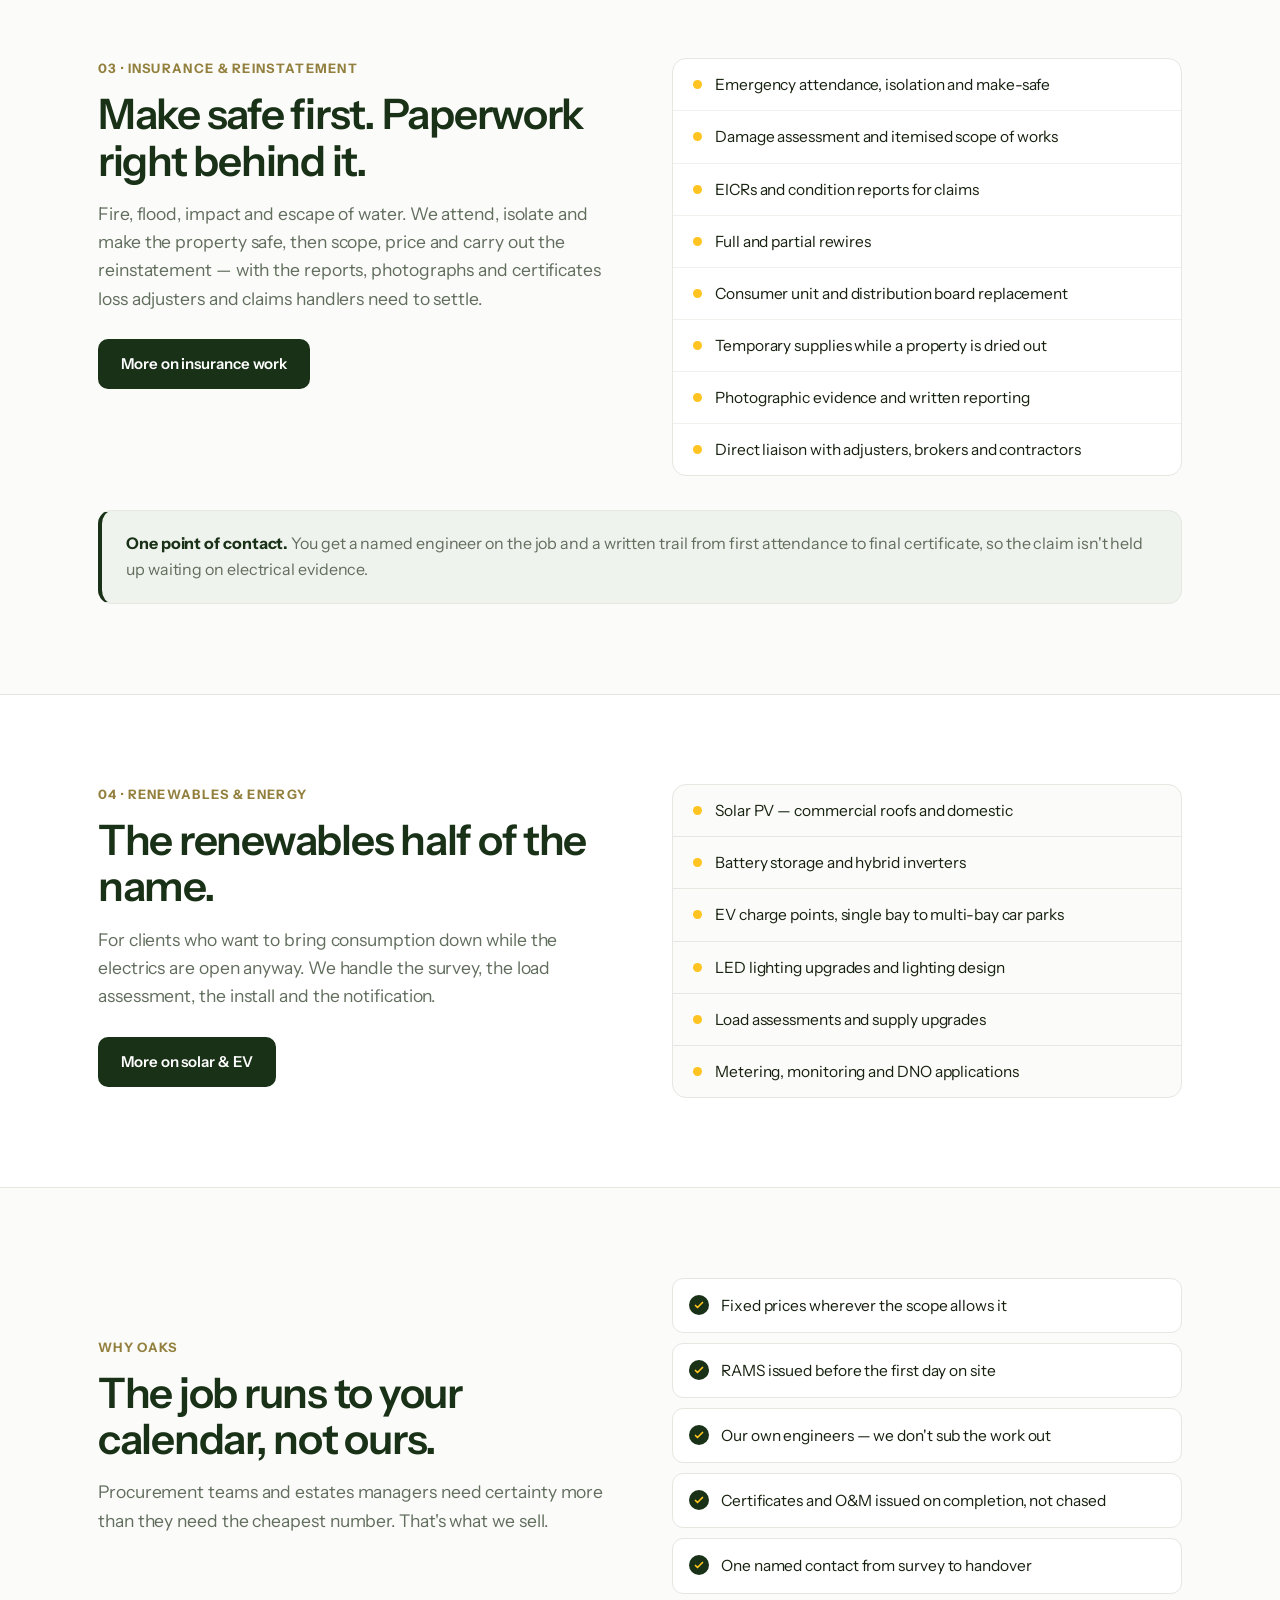
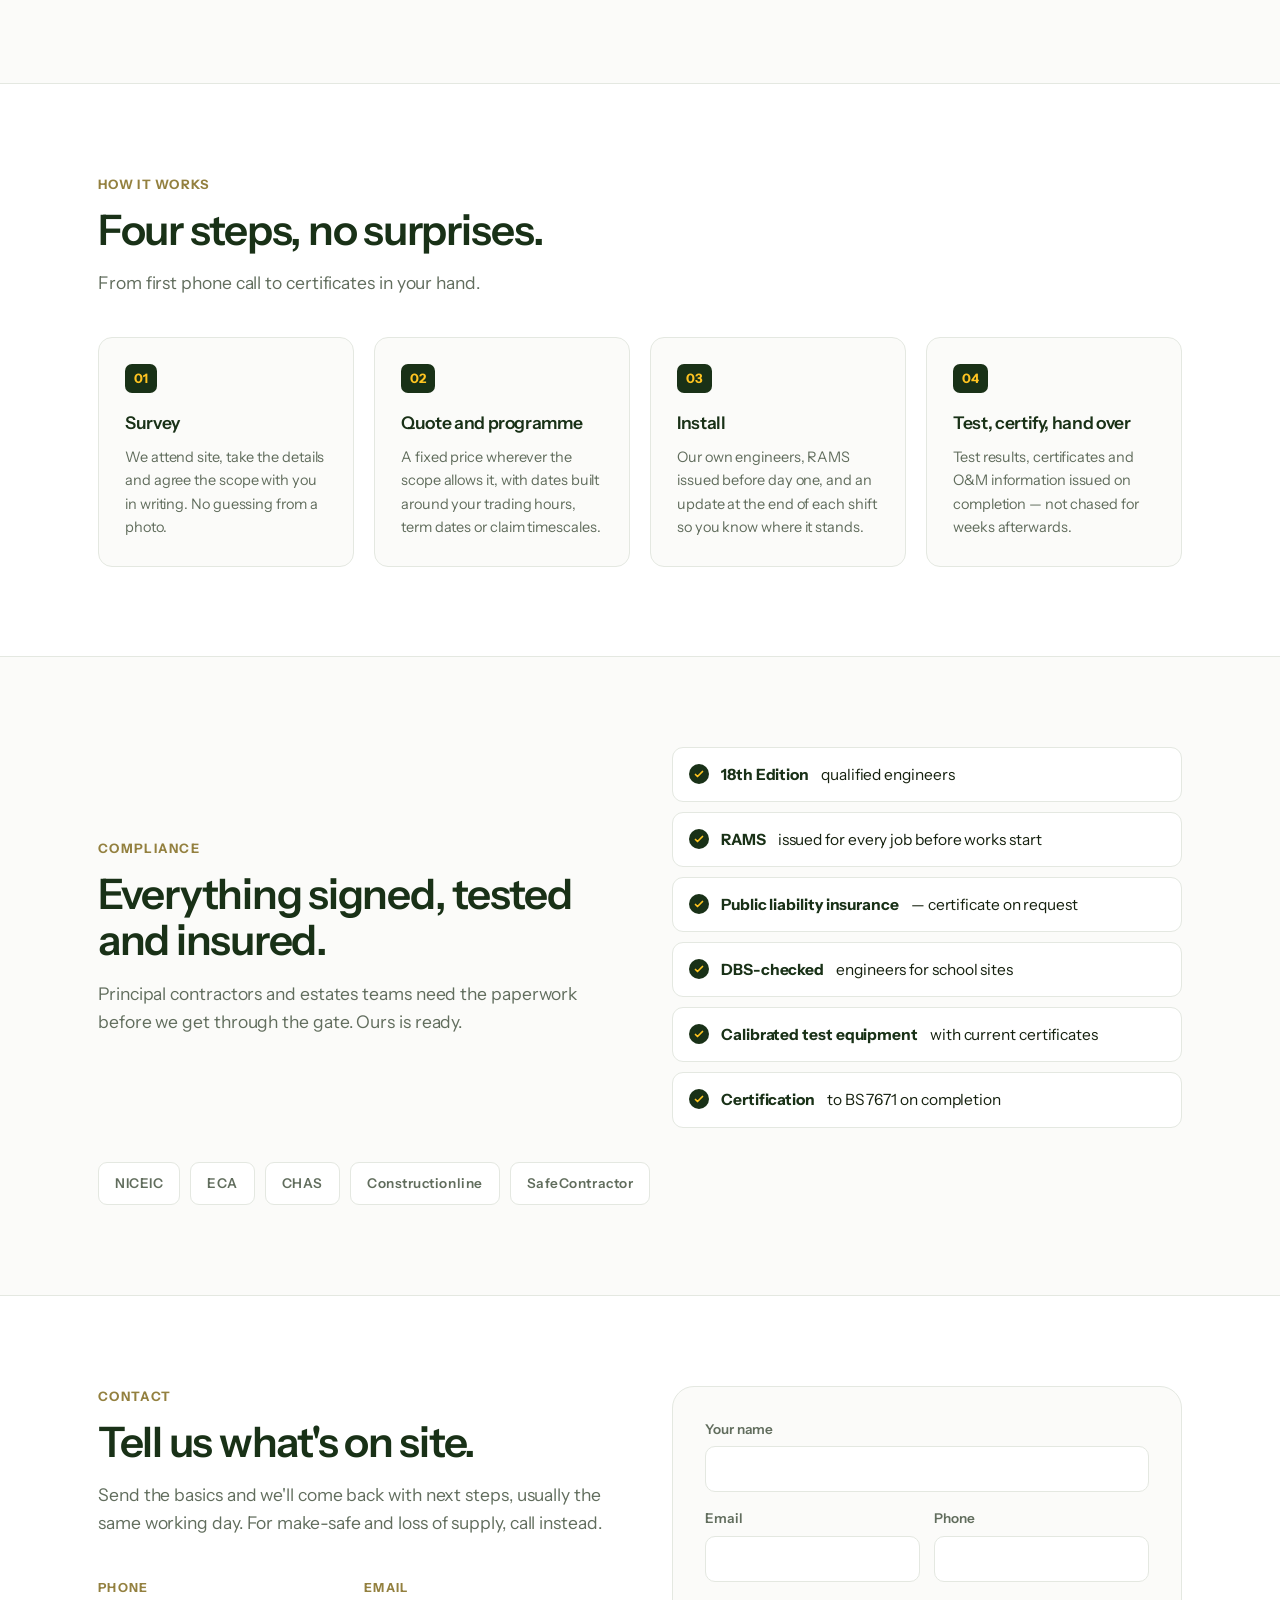
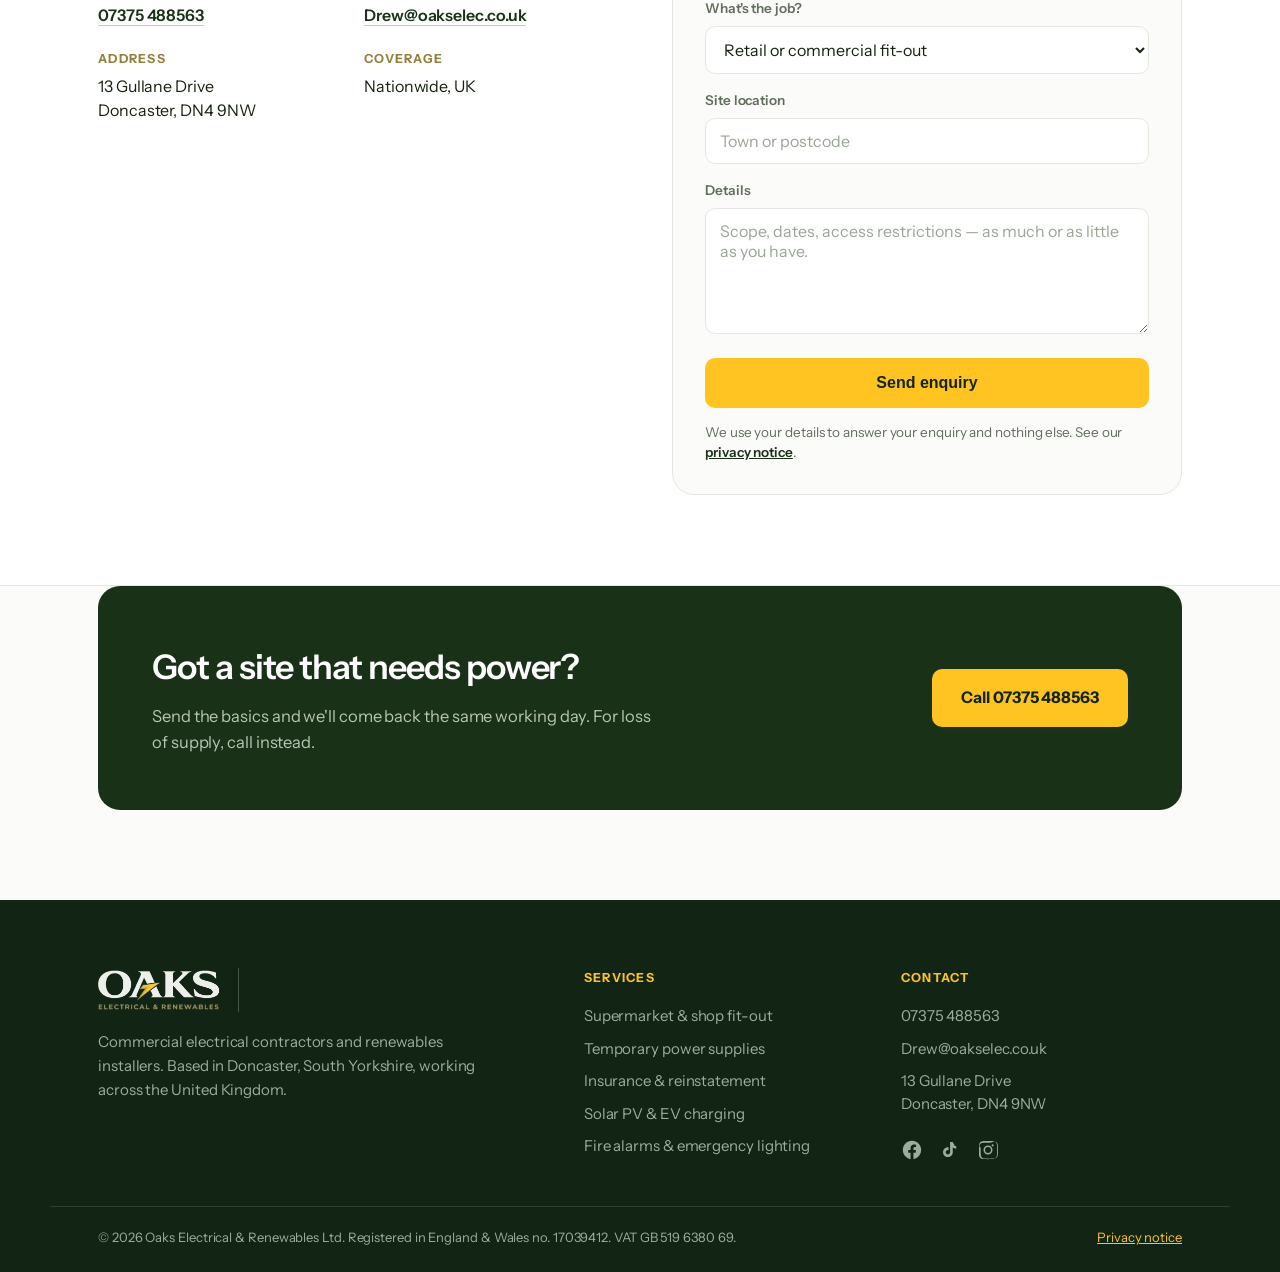
==== commit d443a676: "SEO: add Service/Breadcrumb/FAQ schema, geo signals, social + meta fixes - Add JSON-LD (Service + Br" ====
--- a/index.html
+++ b/index.html
@@ -25,6 +25,10 @@
 <meta property="og:type" content="website">
 <meta property="og:url" content="https://oakselectrical.net/">
 <meta property="og:image" content="https://oakselectrical.net/assets/oaks-logo.png">
+<meta name="twitter:card" content="summary_large_image">
+<meta name="twitter:title" content="Oaks Electrical &amp; Renewables">
+<meta name="twitter:description" content="Commercial electrical contractors. Fit-out, temporary power and insurance reinstatement, nationwide.">
+<meta name="twitter:image" content="https://oakselectrical.net/assets/oaks-logo.png">
 <meta name="theme-color" content="#193117">
 <link rel="icon" type="image/x-icon" href="assets/favicon.ico">
 <link rel="icon" type="image/png" sizes="32x32" href="assets/favicon-32x32.png">
@@ -45,8 +49,10 @@
   "telephone":"07375 488563",
   "email":"Drew@oakselec.co.uk",
   "areaServed":"United Kingdom",
+  "image":"https://oakselectrical.net/assets/oaks-logo.png",
+  "logo":"https://oakselectrical.net/assets/oaks-logo.png",
   "address":{"@type":"PostalAddress","streetAddress":"13 Gullane Drive","addressLocality":"Doncaster","postalCode":"DN4 9NW","addressCountry":"GB"},
-  "description":"Commercial electrical contractors specialising in retail fit-out, temporary power supplies for schools, insurance reinstatement and renewables."
+  "description":"Commercial electrical contractors specialising in retail fit-out, temporary power supplies for schools, insurance reinstatement and renewables. Based in Doncaster, South Yorkshire, working nationwide."
 }
 </script>
 </head>
@@ -479,7 +485,7 @@
   <div class="wrap foot__grid">
     <div>
       <img src="assets/oaks-logo-reversed.png" alt="Oaks Electrical &amp; Renewables" width="557" height="174">
-      <p>Commercial electrical contractors and renewables installers, working across the United Kingdom.</p>
+      <p>Commercial electrical contractors and renewables installers. Based in Doncaster, South Yorkshire, working across the United Kingdom.</p>
     </div>
     <div class="foot__col">
       <h2>Services</h2>
